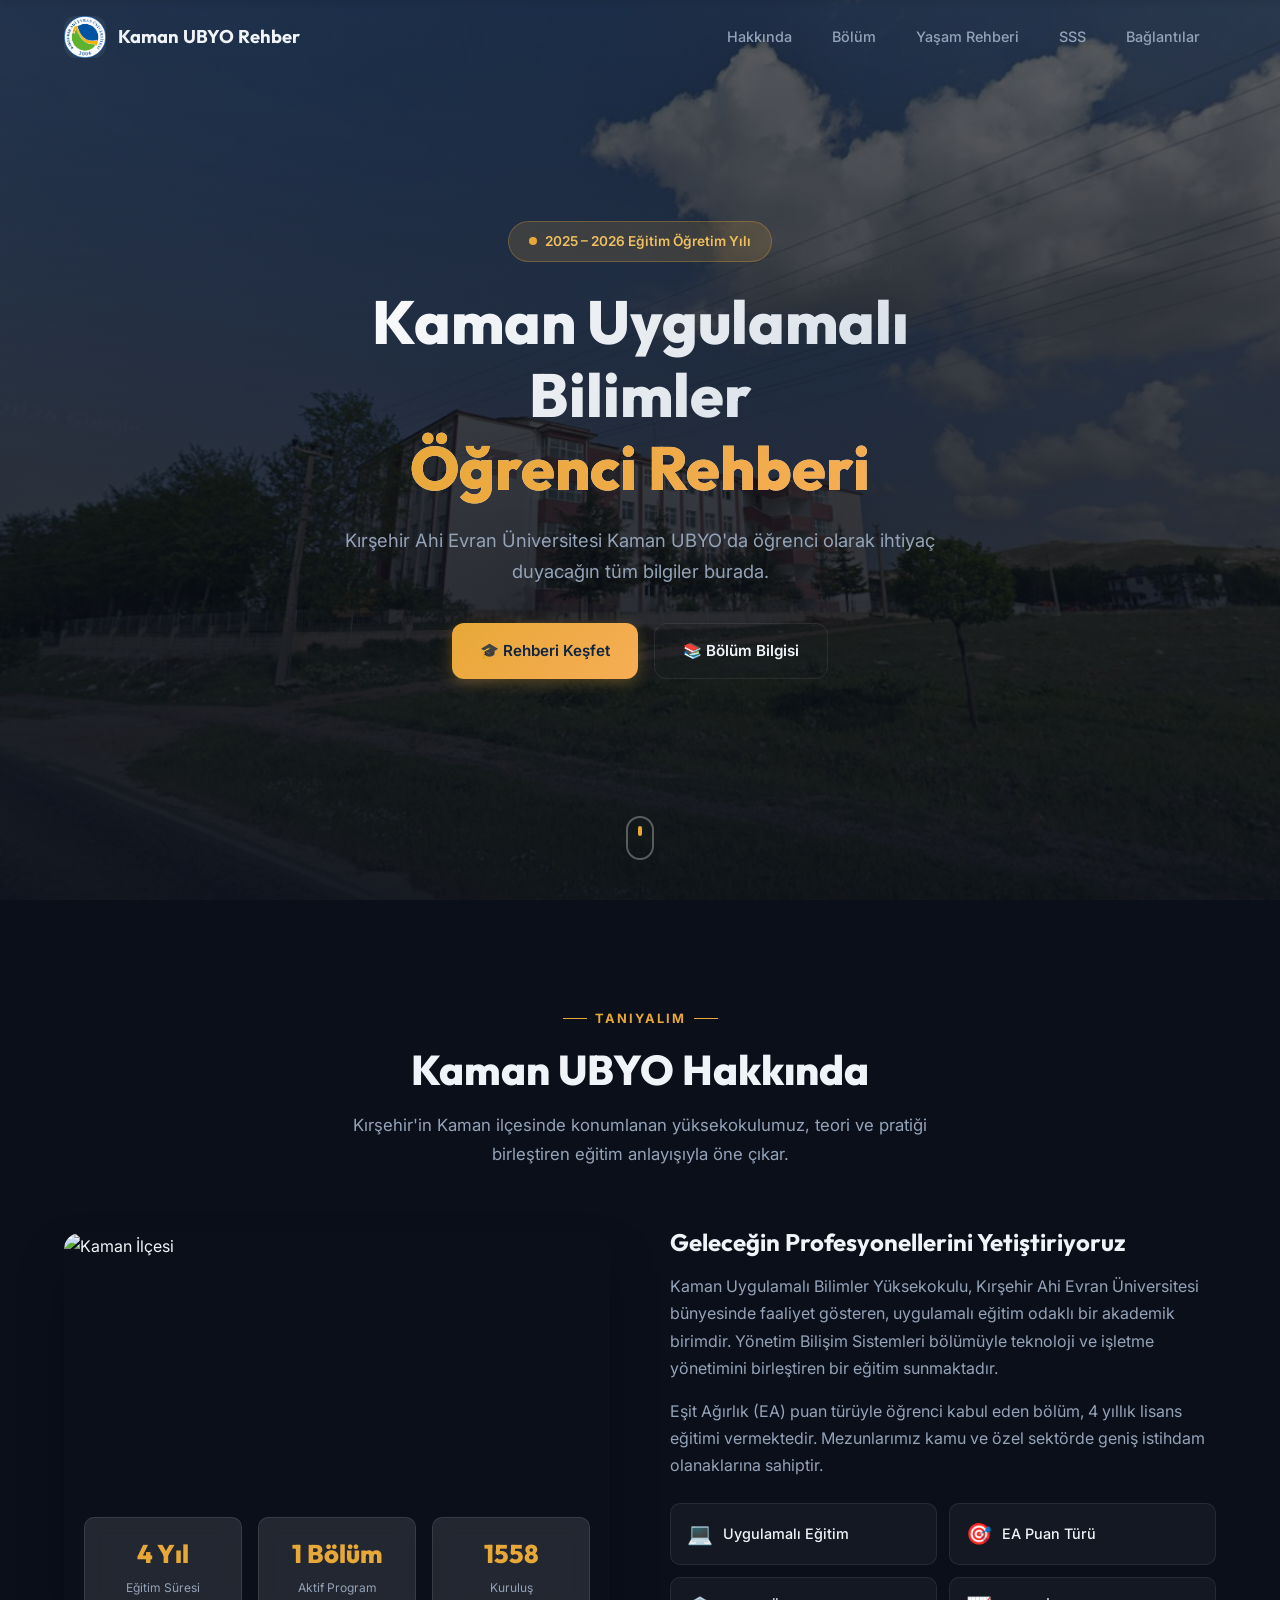
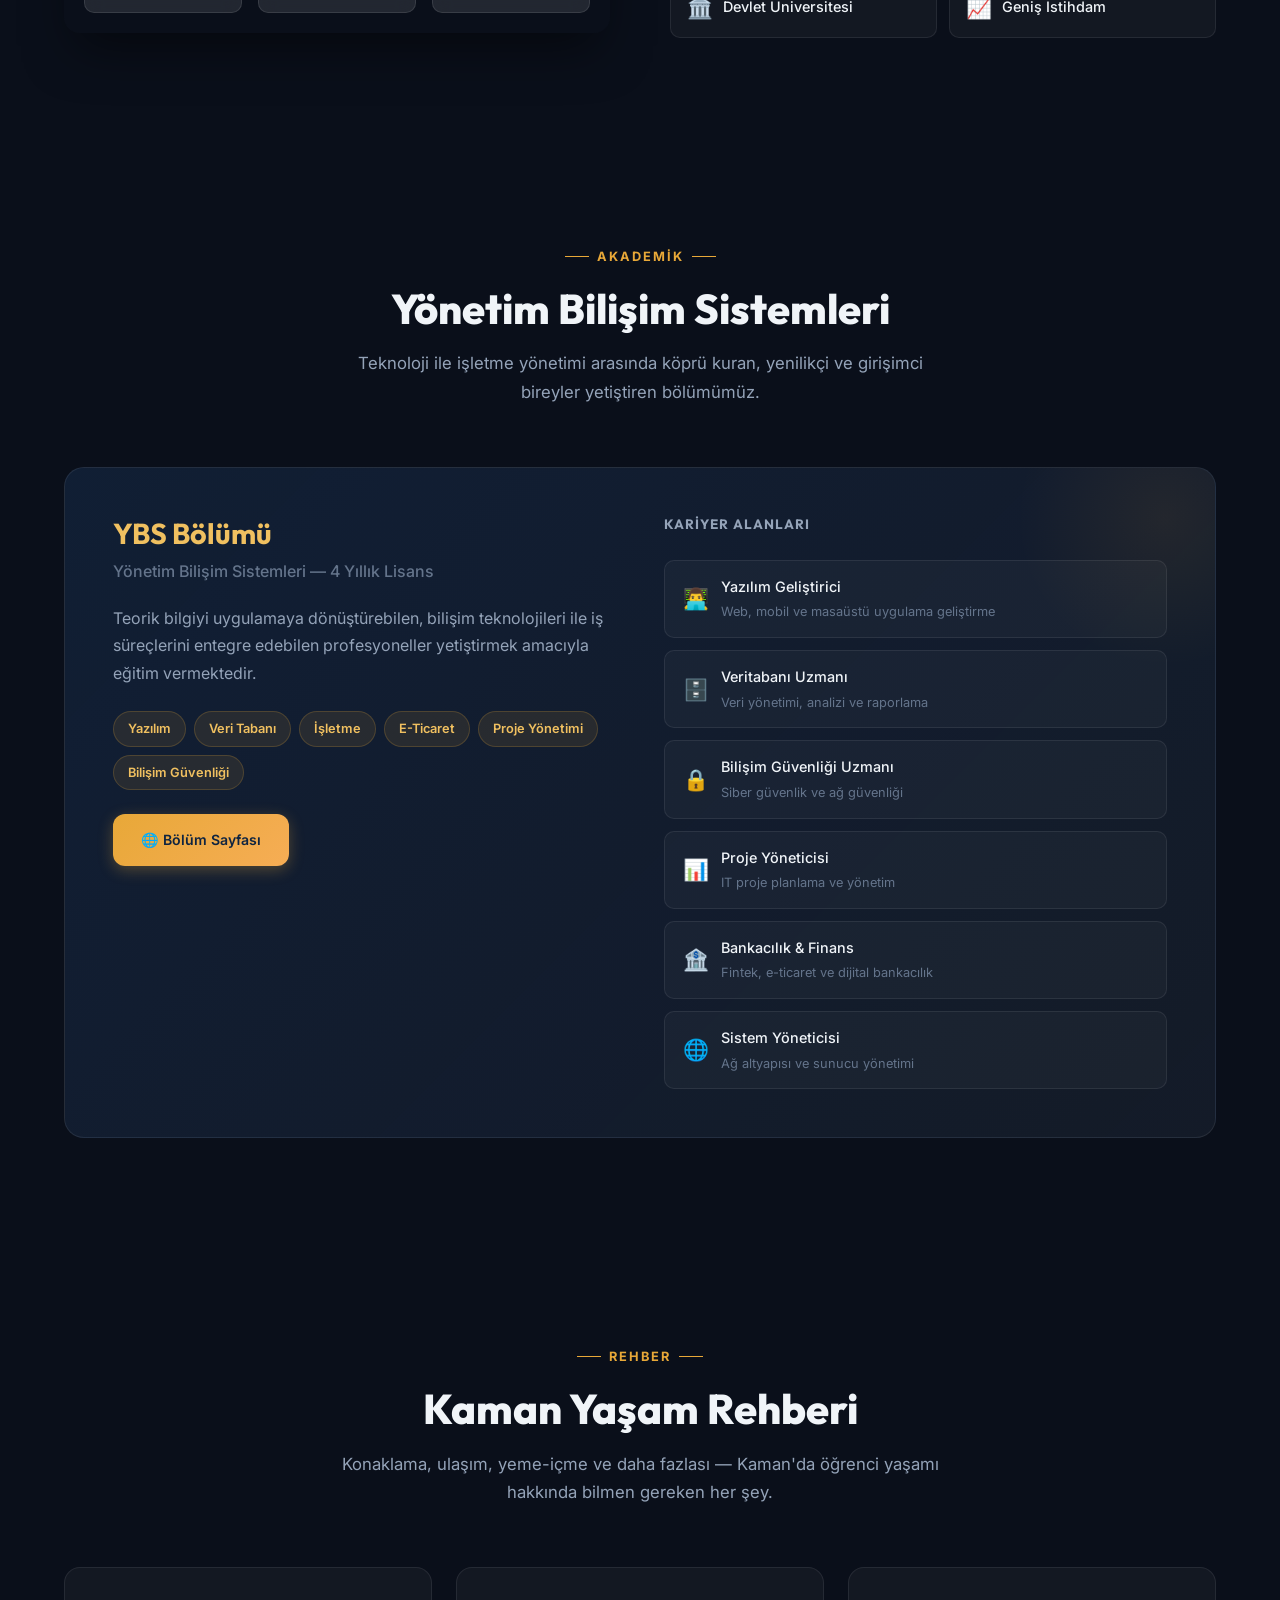
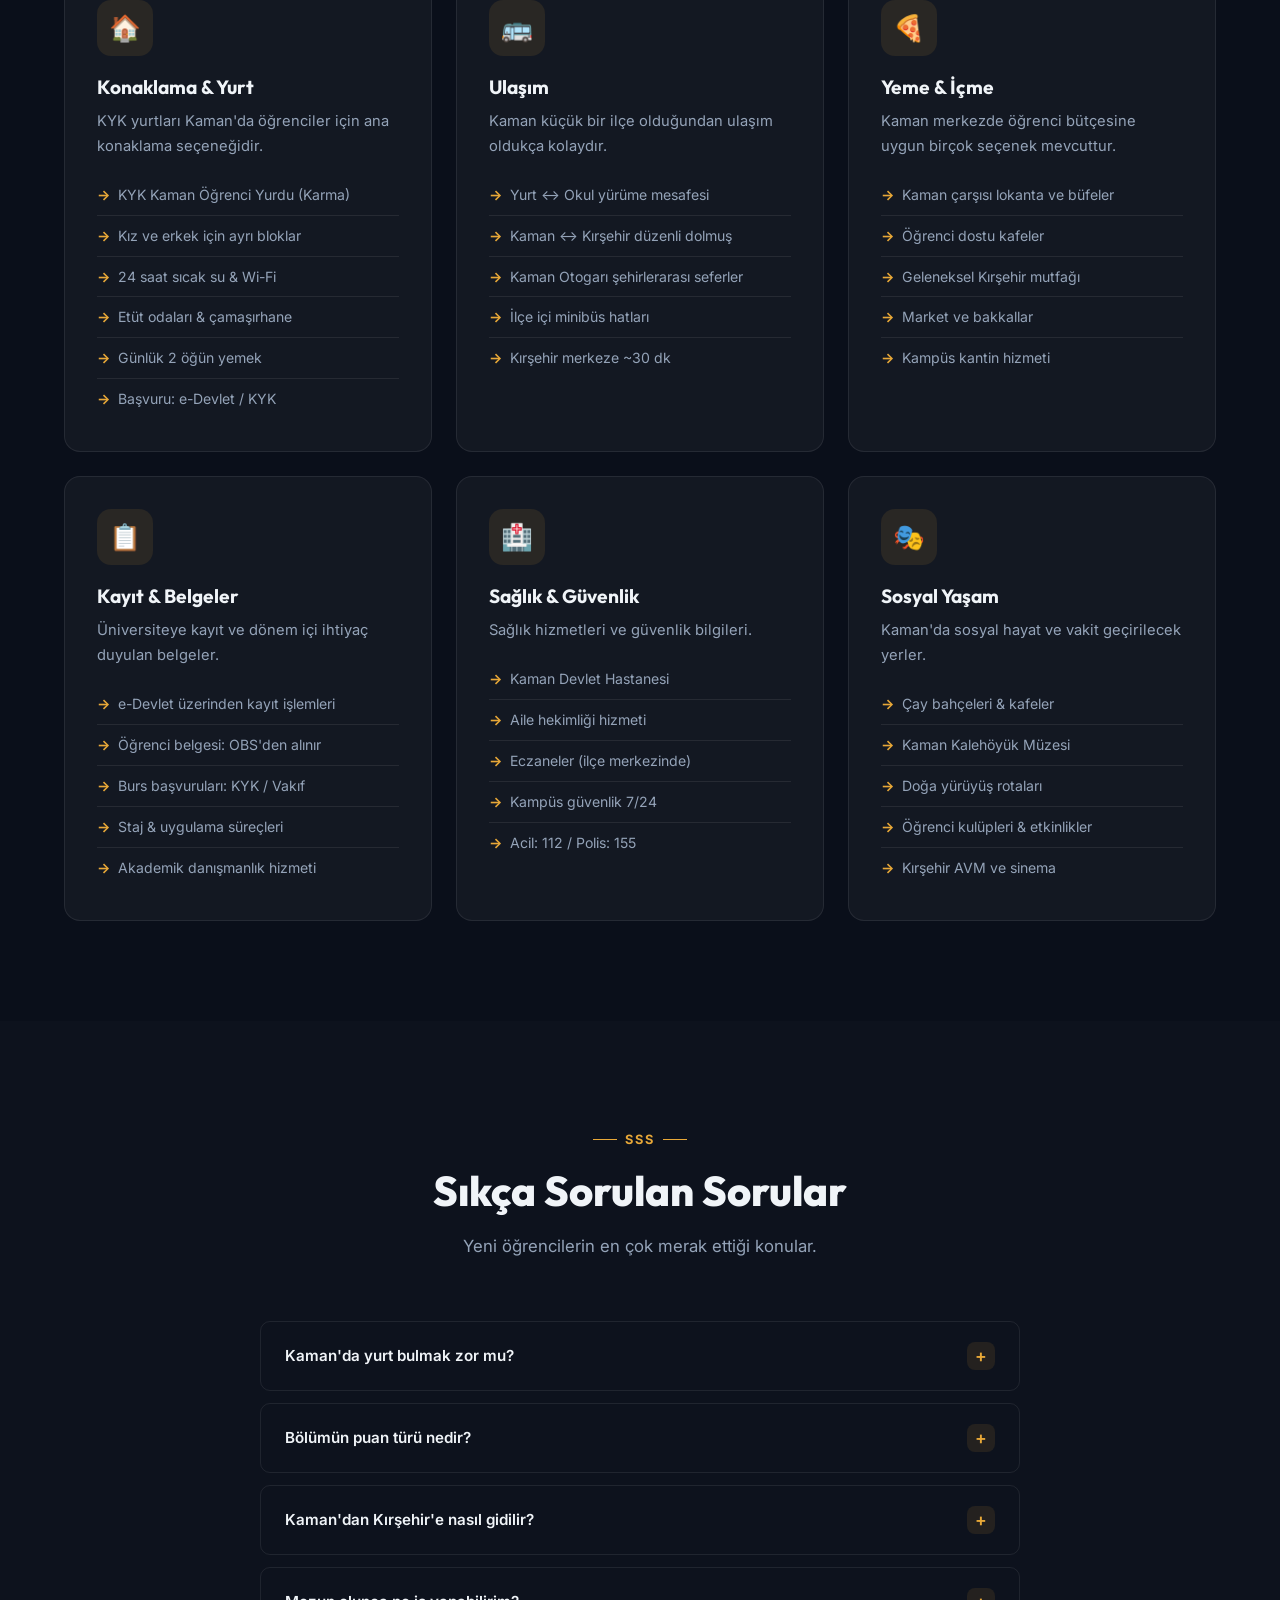
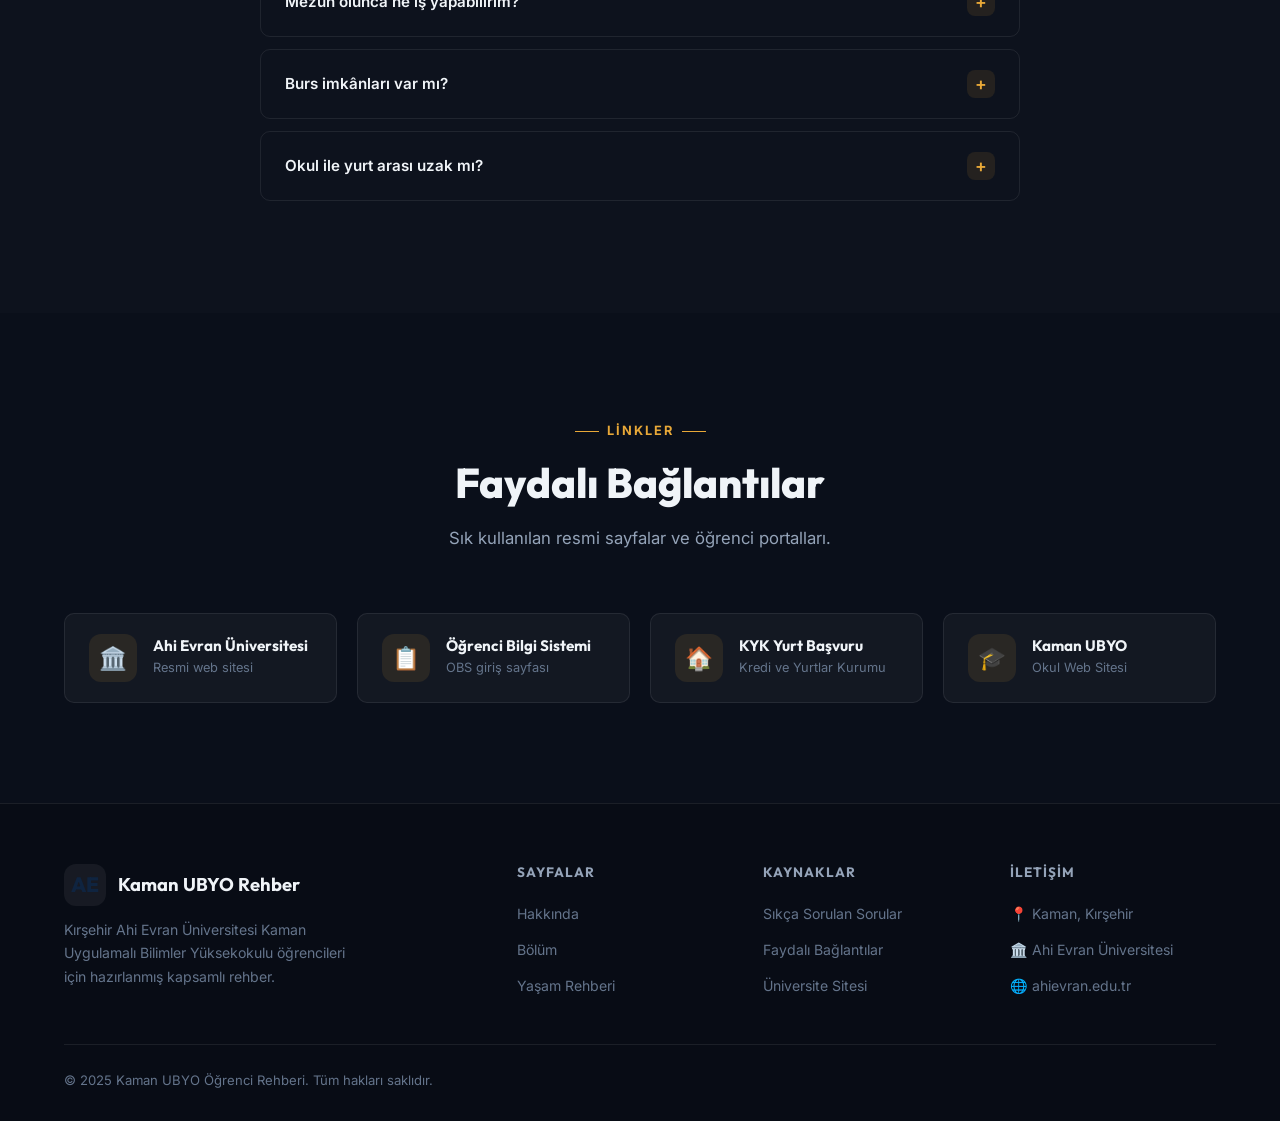
==== kaman akif proje/kaman akif proje/index.html @ 6385c1c1 "Add files via upload" ====
<!DOCTYPE html>
<html lang="tr">
<head>
  <meta charset="UTF-8">
  <meta name="viewport" content="width=device-width, initial-scale=1.0">
  <meta name="description" content="Kırşehir Ahi Evran Üniversitesi Kaman Uygulamalı Bilimler Yüksekokulu Öğrenci Rehberi - Kampüs, bölüm, konaklama, ulaşım ve yaşam bilgileri.">
  <meta name="keywords" content="Ahi Evran, Kaman, Uygulamalı Bilimler, Yönetim Bilişim Sistemleri, Öğrenci Rehberi, Kırşehir">
  <title>Kaman UBYO Öğrenci Rehberi | Ahi Evran Üniversitesi</title>
  <link rel="stylesheet" href="style.css">
</head>
<body>

  <!-- NAVBAR -->
  <nav class="navbar" id="navbar">
    <div class="container">
      <a href="#" class="nav-logo">
        <div class="logo-icon">
          <img src="images/logo.png" alt="Kaman">
        </div>
        <span>Kaman UBYO Rehber</span>
      </a>
      <div class="nav-links">
        <a href="#hakkinda" class="active">Hakkında</a>
        <a href="#bolum">Bölüm</a>
        <a href="#yasam">Yaşam Rehberi</a>
        <a href="#sss">SSS</a>
        <a href="#baglantilar">Bağlantılar</a>
      </div>
      <button class="mobile-toggle" aria-label="Menü">
        <span></span><span></span><span></span>
      </button>
    </div>
  </nav>

  <!-- MOBILE MENU -->
  <div class="mobile-menu">
    <a href="#hakkinda">Hakkında</a>
    <a href="#bolum">Bölüm</a>
    <a href="#yasam">Yaşam Rehberi</a>
    <a href="#sss">SSS</a>
    <a href="#baglantilar">Bağlantılar</a>
  </div>

  <!-- HERO -->
  <section class="hero" id="hero">
    <div class="hero-bg">
      <img src="images/campus-hero.png" alt="Kampüs">
    </div>
    <div class="hero-content">
      <div class="hero-badge">
        <span class="dot"></span>
        2025 – 2026 Eğitim Öğretim Yılı
      </div>
      <h1>Kaman Uygulamalı Bilimler<br><span>Öğrenci Rehberi</span></h1>
      <p>Kırşehir Ahi Evran Üniversitesi Kaman UBYO'da öğrenci olarak ihtiyaç duyacağın tüm bilgiler burada.</p>
      <div class="hero-buttons">
        <a href="#hakkinda" class="btn btn-primary">🎓 Rehberi Keşfet</a>
        <a href="#bolum" class="btn btn-outline">📚 Bölüm Bilgisi</a>
      </div>
    </div>
    <div class="scroll-indicator">
      <div class="mouse"><div class="wheel"></div></div>
    </div>
  </section>

  <!-- HAKKINDA -->
  <section class="section" id="hakkinda">
    <div class="container">
      <div class="section-header fade-in">
        <div class="section-label">Tanıyalım</div>
        <h2>Kaman UBYO Hakkında</h2>
        <p>Kırşehir'in Kaman ilçesinde konumlanan yüksekokulumuz, teori ve pratiği birleştiren eğitim anlayışıyla öne çıkar.</p>
      </div>
      <div class="about-grid">
        <div class="about-image fade-in">
          <img src="images/kaman-town.png" alt="Kaman İlçesi">
          <div class="about-stats">
            <div class="stat-item">
              <div class="num" data-count="4" data-suffix=" Yıl">0</div>
              <div class="label">Eğitim Süresi</div>
            </div>
            <div class="stat-item">
              <div class="num" data-count="1" data-suffix=" Bölüm">0</div>
              <div class="label">Aktif Program</div>
            </div>
            <div class="stat-item">
              <div class="num" data-count="2025">0</div>
              <div class="label">Kuruluş</div>
            </div>
          </div>
        </div>
        <div class="about-text fade-in">
          <h3>Geleceğin Profesyonellerini Yetiştiriyoruz</h3>
          <p>Kaman Uygulamalı Bilimler Yüksekokulu, Kırşehir Ahi Evran Üniversitesi bünyesinde faaliyet gösteren, uygulamalı eğitim odaklı bir akademik birimdir. Yönetim Bilişim Sistemleri bölümüyle teknoloji ve işletme yönetimini birleştiren bir eğitim sunmaktadır.</p>
          <p>Eşit Ağırlık (EA) puan türüyle öğrenci kabul eden bölüm, 4 yıllık lisans eğitimi vermektedir. Mezunlarımız kamu ve özel sektörde geniş istihdam olanaklarına sahiptir.</p>
          <div class="about-features">
            <div class="about-feature"><span class="icon">💻</span> Uygulamalı Eğitim</div>
            <div class="about-feature"><span class="icon">🎯</span> EA Puan Türü</div>
            <div class="about-feature"><span class="icon">🏛️</span> Devlet Üniversitesi</div>
            <div class="about-feature"><span class="icon">📈</span> Geniş İstihdam</div>
          </div>
        </div>
      </div>
    </div>
  </section>

  <!-- BÖLÜM -->
  <section class="section" id="bolum">
    <div class="container">
      <div class="section-header fade-in">
        <div class="section-label">Akademik</div>
        <h2>Yönetim Bilişim Sistemleri</h2>
        <p>Teknoloji ile işletme yönetimi arasında köprü kuran, yenilikçi ve girişimci bireyler yetiştiren bölümümüz.</p>
      </div>
      <div class="dept-showcase fade-in">
        <div class="dept-grid">
          <div class="dept-info">
            <h3>YBS Bölümü</h3>
            <div class="subtitle">Yönetim Bilişim Sistemleri — 4 Yıllık Lisans</div>
            <p>Teorik bilgiyi uygulamaya dönüştürebilen, bilişim teknolojileri ile iş süreçlerini entegre edebilen profesyoneller yetiştirmek amacıyla eğitim vermektedir.</p>
            <div class="dept-tags">
              <span class="dept-tag">Yazılım</span>
              <span class="dept-tag">Veri Tabanı</span>
              <span class="dept-tag">İşletme</span>
              <span class="dept-tag">E-Ticaret</span>
              <span class="dept-tag">Proje Yönetimi</span>
              <span class="dept-tag">Bilişim Güvenliği</span>
            </div>
            <a href="https://kamanubyo.ahievran.edu.tr/akademik/yonetim-bilisim-sistemleri/yonetim-bilisim-sistemleri-bolumu" target="_blank" class="btn btn-primary" style="font-size:0.88rem;">
              🌐 Bölüm Sayfası
            </a>
          </div>
          <div class="career-list">
            <h4 style="margin-bottom:16px; color:var(--text-secondary); font-size:0.85rem; text-transform:uppercase; letter-spacing:1px;">Kariyer Alanları</h4>
            <div class="career-item">
              <span class="emoji">👨‍💻</span>
              <div><div class="text">Yazılım Geliştirici</div><div class="desc">Web, mobil ve masaüstü uygulama geliştirme</div></div>
            </div>
            <div class="career-item">
              <span class="emoji">🗄️</span>
              <div><div class="text">Veritabanı Uzmanı</div><div class="desc">Veri yönetimi, analizi ve raporlama</div></div>
            </div>
            <div class="career-item">
              <span class="emoji">🔒</span>
              <div><div class="text">Bilişim Güvenliği Uzmanı</div><div class="desc">Siber güvenlik ve ağ güvenliği</div></div>
            </div>
            <div class="career-item">
              <span class="emoji">📊</span>
              <div><div class="text">Proje Yöneticisi</div><div class="desc">IT proje planlama ve yönetim</div></div>
            </div>
            <div class="career-item">
              <span class="emoji">🏦</span>
              <div><div class="text">Bankacılık & Finans</div><div class="desc">Fintek, e-ticaret ve dijital bankacılık</div></div>
            </div>
            <div class="career-item">
              <span class="emoji">🌐</span>
              <div><div class="text">Sistem Yöneticisi</div><div class="desc">Ağ altyapısı ve sunucu yönetimi</div></div>
            </div>
          </div>
        </div>
      </div>
    </div>
  </section>

  
 

  <!-- YAŞAM REHBERİ -->
  <section class="section" id="yasam">
    <div class="container">
      <div class="section-header fade-in">
        <div class="section-label">Rehber</div>
        <h2>Kaman Yaşam Rehberi</h2>
        <p>Konaklama, ulaşım, yeme-içme ve daha fazlası — Kaman'da öğrenci yaşamı hakkında bilmen gereken her şey.</p>
      </div>
      <div class="cards-grid">
        <div class="card fade-in">
          <div class="card-icon">🏠</div>
          <h3>Konaklama & Yurt</h3>
          <p>KYK yurtları Kaman'da öğrenciler için ana konaklama seçeneğidir.</p>
          <ul class="card-list">
            <li>KYK Kaman Öğrenci Yurdu (Karma)</li>
            <li>Kız ve erkek için ayrı bloklar</li>
            <li>24 saat sıcak su & Wi-Fi</li>
            <li>Etüt odaları & çamaşırhane</li>
            <li>Günlük 2 öğün yemek</li>
            <li>Başvuru: e-Devlet / KYK</li>
          </ul>
        </div>
        <div class="card fade-in">
          <div class="card-icon">🚌</div>
          <h3>Ulaşım</h3>
          <p>Kaman küçük bir ilçe olduğundan ulaşım oldukça kolaydır.</p>
          <ul class="card-list">
            <li>Yurt ↔ Okul yürüme mesafesi</li>
            <li>Kaman ↔ Kırşehir düzenli dolmuş</li>
            <li>Kaman Otogarı şehirlerarası seferler</li>
            <li>İlçe içi minibüs hatları</li>
            <li>Kırşehir merkeze ~30 dk</li>
          </ul>
        </div>
        <div class="card fade-in">
          <div class="card-icon">🍕</div>
          <h3>Yeme & İçme</h3>
          <p>Kaman merkezde öğrenci bütçesine uygun birçok seçenek mevcuttur.</p>
          <ul class="card-list">
            <li>Kaman çarşısı lokanta ve büfeler</li>
            <li>Öğrenci dostu kafeler</li>
            <li>Geleneksel Kırşehir mutfağı</li>
            <li>Market ve bakkallar</li>
            <li>Kampüs kantin hizmeti</li>
          </ul>
        </div>
        <div class="card fade-in">
          <div class="card-icon">📋</div>
          <h3>Kayıt & Belgeler</h3>
          <p>Üniversiteye kayıt ve dönem içi ihtiyaç duyulan belgeler.</p>
          <ul class="card-list">
            <li>e-Devlet üzerinden kayıt işlemleri</li>
            <li>Öğrenci belgesi: OBS'den alınır</li>
            <li>Burs başvuruları: KYK / Vakıf</li>
            <li>Staj & uygulama süreçleri</li>
            <li>Akademik danışmanlık hizmeti</li>
          </ul>
        </div>
        <div class="card fade-in">
          <div class="card-icon">🏥</div>
          <h3>Sağlık & Güvenlik</h3>
          <p>Sağlık hizmetleri ve güvenlik bilgileri.</p>
          <ul class="card-list">
            <li>Kaman Devlet Hastanesi</li>
            <li>Aile hekimliği hizmeti</li>
            <li>Eczaneler (ilçe merkezinde)</li>
            <li>Kampüs güvenlik 7/24</li>
            <li>Acil: 112 / Polis: 155</li>
          </ul>
        </div>
        <div class="card fade-in">
          <div class="card-icon">🎭</div>
          <h3>Sosyal Yaşam</h3>
          <p>Kaman'da sosyal hayat ve vakit geçirilecek yerler.</p>
          <ul class="card-list">
            <li>Çay bahçeleri & kafeler</li>
            <li>Kaman Kalehöyük Müzesi</li>
            <li>Doğa yürüyüş rotaları</li>
            <li>Öğrenci kulüpleri & etkinlikler</li>
            <li>Kırşehir AVM ve sinema</li>
          </ul>
        </div>
      </div>
    </div>
  </section>

  <!-- SSS -->
  <section class="section" id="sss" style="background: rgba(255,255,255,0.01);">
    <div class="container">
      <div class="section-header fade-in">
        <div class="section-label">SSS</div>
        <h2>Sıkça Sorulan Sorular</h2>
        <p>Yeni öğrencilerin en çok merak ettiği konular.</p>
      </div>
      <div class="faq-list fade-in">
        <div class="faq-item">
          <button class="faq-question">
            <span>Kaman'da yurt bulmak zor mu?</span>
            <span class="faq-icon">+</span>
          </button>
          <div class="faq-answer">
            <div class="faq-answer-inner">KYK yurdu Kaman'daki ana konaklama seçeneğidir. Başvurular her yıl e-Devlet veya KYK resmi sitesi üzerinden yapılır. Kontenjan sınırlı olabilir, bu nedenle erken başvuru önemlidir. Yurt dışında kalmak isteyenler için ilçe merkezinde kiralık daireler de bulunmaktadır.</div>
          </div>
        </div>
        <div class="faq-item">
          <button class="faq-question">
            <span>Bölümün puan türü nedir?</span>
            <span class="faq-icon">+</span>
          </button>
          <div class="faq-answer">
            <div class="faq-answer-inner">Yönetim Bilişim Sistemleri bölümü Eşit Ağırlık (EA) puan türü ile öğrenci kabul etmektedir. 4 yıllık lisans programıdır.</div>
          </div>
        </div>
        <div class="faq-item">
          <button class="faq-question">
            <span>Kaman'dan Kırşehir'e nasıl gidilir?</span>
            <span class="faq-icon">+</span>
          </button>
          <div class="faq-answer">
            <div class="faq-answer-inner">Kaman ile Kırşehir merkez arasında düzenli dolmuş ve otobüs seferleri bulunmaktadır. Yolculuk süresi yaklaşık 45 dakikadır. Kaman Otogarı'ndan şehirlerarası otobüs seferleri de mevcuttur.</div>
          </div>
        </div>
        <div class="faq-item">
          <button class="faq-question">
            <span>Mezun olunca ne iş yapabilirim?</span>
            <span class="faq-icon">+</span>
          </button>
          <div class="faq-answer">
            <div class="faq-answer-inner">YBS mezunları yazılım geliştirici, sistem yöneticisi, veritabanı uzmanı, bilişim güvenliği uzmanı, proje yöneticisi gibi teknik rollerin yanı sıra; e-ticaret, bankacılık, sigortacılık, muhasebe gibi sektörlerde danışmanlık ve yönetim pozisyonlarında çalışabilir. Kamu sektöründe de KPSS ile bilişim uzmanı olarak istihdam imkânı vardır.</div>
          </div>
        </div>
        <div class="faq-item">
          <button class="faq-question">
            <span>Burs imkânları var mı?</span>
            <span class="faq-icon">+</span>
          </button>
          <div class="faq-answer">
            <div class="faq-answer-inner">KYK burs ve kredi başvuruları her dönem açılmaktadır. Bunun dışında çeşitli vakıf bursları, belediye bursları ve üniversitenin kendi burs olanakları mevcuttur. Detaylı bilgi için öğrenci işleri ile iletişime geçebilirsiniz.</div>
          </div>
        </div>
        <div class="faq-item">
          <button class="faq-question">
            <span>Okul ile yurt arası uzak mı?</span>
            <span class="faq-icon">+</span>
          </button>
          <div class="faq-answer">
            <div class="faq-answer-inner">Hayır, KYK yurdu ile Kaman UBYO arasındaki mesafe yürüme mesafesindedir. Kaman küçük bir ilçe olduğundan ilçe içi ulaşım genellikle yaya olarak sağlanabilir.</div>
          </div>
        </div>
      </div>
    </div>
  </section>

  <!-- BAĞLANTILAR -->
  <section class="section" id="baglantilar">
    <div class="container">
      <div class="section-header fade-in">
        <div class="section-label">Linkler</div>
        <h2>Faydalı Bağlantılar</h2>
        <p>Sık kullanılan resmi sayfalar ve öğrenci portalları.</p>
      </div>
      <div class="links-grid fade-in">
        <a href="https://www.ahievran.edu.tr" target="_blank" class="link-card">
          <div class="link-icon">🏛️</div>
          <div class="link-text">
            <h4>Ahi Evran Üniversitesi</h4>
            <p>Resmi web sitesi</p>
          </div>
        </a>
        <a href="https://obs.ahievran.edu.tr" target="_blank" class="link-card">
          <div class="link-icon">📋</div>
          <div class="link-text">
            <h4>Öğrenci Bilgi Sistemi</h4>
            <p>OBS giriş sayfası</p>
          </div>
        </a>
        <a href="https://kygm.gsb.gov.tr" target="_blank" class="link-card">
          <div class="link-icon">🏠</div>
          <div class="link-text">
            <h4>KYK Yurt Başvuru</h4>
            <p>Kredi ve Yurtlar Kurumu</p>
          </div>
        </a>
       
        <a href="https://kamanubyo.ahievran.edu.tr/" target="_blank" class="link-card">
          <div class="link-icon">🎓</div>
          <div class="link-text">
            <h4>Kaman UBYO</h4>
            <p>Okul Web Sitesi</p>
          </div>
        </a>
       
      </div>
    </div>
  </section>

  <!-- FOOTER -->
  <footer class="footer">
    <div class="container">
      <div class="footer-grid">
        <div class="footer-brand">
          <a href="#" class="nav-logo">
            <div class="logo-icon">AE</div>
            <span>Kaman UBYO Rehber</span>
          </a>
          <p>Kırşehir Ahi Evran Üniversitesi Kaman Uygulamalı Bilimler Yüksekokulu öğrencileri için hazırlanmış kapsamlı rehber.</p>
        </div>
        <div class="footer-col">
          <h4>Sayfalar</h4>
          <a href="#hakkinda">Hakkında</a>
          <a href="#bolum">Bölüm</a>
          <a href="#yasam">Yaşam Rehberi</a>
        </div>
        <div class="footer-col">
          <h4>Kaynaklar</h4>
          <a href="#sss">Sıkça Sorulan Sorular</a>
          <a href="#baglantilar">Faydalı Bağlantılar</a>
          <a href="https://ahievran.edu.tr" target="_blank">Üniversite Sitesi</a>
        </div>
        <div class="footer-col">
          <h4>İletişim</h4>
          <a>📍 Kaman, Kırşehir</a>
          <a>🏛️ Ahi Evran Üniversitesi</a>
          <a href="https://ahievran.edu.tr" target="_blank">🌐 ahievran.edu.tr</a>
        </div>
      </div>
      <div class="footer-bottom">
        <span>© 2025 Kaman UBYO Öğrenci Rehberi. Tüm hakları saklıdır.</span>
      </div>
    </div>
  </footer>

  <script src="script.js"></script>
</body>
</html>
---- kaman akif proje/kaman akif proje/style.css ----
@import url('https://fonts.googleapis.com/css2?family=Inter:wght@300;400;500;600;700;800;900&family=Outfit:wght@400;500;600;700;800&display=swap');

:root {
  --primary: #1a365d;
  --primary-light: #2a4a7f;
  --primary-dark: #0f2440;
  --accent: #e8a838;
  --accent-light: #f0c060;
  --accent-dark: #c08020;
  --bg-dark: #0a0f1a;
  --bg-card: rgba(255,255,255,0.04);
  --bg-glass: rgba(255,255,255,0.06);
  --text-primary: #f0f4f8;
  --text-secondary: #94a3b8;
  --text-muted: #64748b;
  --border: rgba(255,255,255,0.08);
  --gradient-1: linear-gradient(135deg, #1a365d 0%, #2d3748 50%, #1a202c 100%);
  --gradient-accent: linear-gradient(135deg, #e8a838 0%, #f6ad55 100%);
  --gradient-hero: linear-gradient(180deg, rgba(10,15,26,0.3) 0%, rgba(10,15,26,0.85) 100%);
  --shadow-lg: 0 25px 50px -12px rgba(0,0,0,0.5);
  --shadow-glow: 0 0 40px rgba(232,168,56,0.15);
  --radius: 16px;
  --radius-sm: 10px;
  --transition: all 0.3s cubic-bezier(0.4,0,0.2,1);
}

*, *::before, *::after { margin:0; padding:0; box-sizing:border-box; }

html { scroll-behavior: smooth; scroll-padding-top: 80px; }

body {
  font-family: 'Inter', sans-serif;
  background: var(--bg-dark);
  color: var(--text-primary);
  line-height: 1.7;
  overflow-x: hidden;
}

h1,h2,h3,h4,h5 { font-family: 'Outfit', sans-serif; line-height: 1.2; }

a { text-decoration: none; color: inherit; }
img { max-width: 100%; display: block; }
ul { list-style: none; }

/* ===== NAVBAR ===== */
.navbar {
  position: fixed; top:0; left:0; width:100%; z-index:1000;
  padding: 16px 0;
  transition: var(--transition);
  background: transparent;
}
.navbar.scrolled {
  background: rgba(10,15,26,0.92);
  backdrop-filter: blur(20px);
  border-bottom: 1px solid var(--border);
  padding: 10px 0;
}
.navbar .container {
  display: flex; align-items: center; justify-content: space-between;
}
.nav-logo {
  display: flex; align-items: center; gap: 12px;
  font-family: 'Outfit', sans-serif; font-weight: 700; font-size: 1.15rem;
  color: var(--text-primary);
}
.nav-logo .logo-icon {
  width: 42px; height: 42px;
  background: var(--bg-glass);
  border-radius: 12px;
  display: flex; align-items: center; justify-content: center;
  font-size: 1.3rem; font-weight: 800; color: var(--primary-dark);
}
.nav-links { display: flex; gap: 8px; align-items: center; }
.nav-links a {
  padding: 8px 16px; border-radius: 8px;
  font-size: 0.9rem; font-weight: 500;
  color: var(--text-secondary);
  transition: var(--transition);
}
.nav-links a:hover, .nav-links a.active {
  color: var(--text-primary);
  background: var(--bg-glass);
}
.mobile-toggle {
  display: none; background: none; border: none; cursor: pointer;
  width: 36px; height: 36px;
  flex-direction: column; gap: 5px; align-items: center; justify-content: center;
}
.mobile-toggle span {
  display: block; width: 22px; height: 2px;
  background: var(--text-primary); border-radius: 2px;
  transition: var(--transition);
}
.mobile-menu {
  display: none; position: fixed; top: 70px; left: 0; width: 100%;
  background: rgba(10,15,26,0.97); backdrop-filter: blur(20px);
  padding: 20px; border-bottom: 1px solid var(--border);
}
.mobile-menu.open { display: block; }
.mobile-menu a {
  display: block; padding: 14px 20px; color: var(--text-secondary);
  font-size: 1rem; border-radius: 8px; transition: var(--transition);
}
.mobile-menu a:hover { color: var(--text-primary); background: var(--bg-glass); }

/* ===== CONTAINER ===== */
.container { max-width: 1200px; margin: 0 auto; padding: 0 24px; }

/* ===== HERO ===== */
.hero {
  position: relative; min-height: 100vh;
  display: flex; align-items: center; justify-content: center;
  overflow: hidden;
}
.hero-bg {
  position: absolute; inset: 0; z-index: 0;
}
.hero-bg img {
  width: 100%; height: 100%; object-fit: cover;
  filter: brightness(0.5);
}
.hero-bg::after {
  content: ''; position: absolute; inset: 0;
  background: var(--gradient-hero);
}
.hero-content {
  position: relative; z-index: 2; text-align: center;
  max-width: 800px; padding: 0 24px;
}
.hero-badge {
  display: inline-flex; align-items: center; gap: 8px;
  background: rgba(232,168,56,0.15); border: 1px solid rgba(232,168,56,0.3);
  padding: 8px 20px; border-radius: 50px;
  font-size: 0.85rem; font-weight: 600; color: var(--accent-light);
  margin-bottom: 24px;
  animation: fadeInDown 0.8s ease;
}
.hero-badge .dot {
  width: 8px; height: 8px; background: var(--accent);
  border-radius: 50%; animation: pulse 2s infinite;
}
.hero h1 {
  font-size: clamp(2.2rem, 5vw, 3.8rem); font-weight: 800;
  margin-bottom: 20px;
  background: linear-gradient(135deg, #fff 0%, #cbd5e0 100%);
  -webkit-background-clip: text; -webkit-text-fill-color: transparent;
  animation: fadeInUp 1s ease 0.2s both;
}
.hero h1 span {
  background: var(--gradient-accent);
  -webkit-background-clip: text; -webkit-text-fill-color: transparent;
}
.hero p {
  font-size: 1.15rem; color: var(--text-secondary);
  max-width: 600px; margin: 0 auto 36px;
  animation: fadeInUp 1s ease 0.4s both;
}
.hero-buttons {
  display: flex; gap: 16px; justify-content: center; flex-wrap: wrap;
  animation: fadeInUp 1s ease 0.6s both;
}
.btn {
  display: inline-flex; align-items: center; gap: 8px;
  padding: 14px 28px; border-radius: 12px;
  font-family: 'Inter', sans-serif; font-size: 0.95rem; font-weight: 600;
  cursor: pointer; transition: var(--transition); border: none;
}
.btn-primary {
  background: var(--gradient-accent); color: var(--primary-dark);
  box-shadow: 0 4px 15px rgba(232,168,56,0.3);
}
.btn-primary:hover {
  transform: translateY(-2px);
  box-shadow: 0 8px 25px rgba(232,168,56,0.4);
}
.btn-outline {
  background: transparent; color: var(--text-primary);
  border: 1px solid var(--border);
}
.btn-outline:hover {
  background: var(--bg-glass); border-color: rgba(255,255,255,0.2);
  transform: translateY(-2px);
}
.scroll-indicator {
  position: absolute; bottom: 40px; left: 50%; transform: translateX(-50%);
  z-index: 2; animation: bounce 2s infinite;
}
.scroll-indicator .mouse {
  width: 28px; height: 44px; border: 2px solid rgba(255,255,255,0.3);
  border-radius: 14px; display: flex; justify-content: center; padding-top: 8px;
}
.scroll-indicator .wheel {
  width: 4px; height: 10px; background: var(--accent);
  border-radius: 2px; animation: scrollWheel 2s infinite;
}

/* ===== SECTIONS ===== */
.section { padding: 100px 0; position: relative; }
.section-header {
  text-align: center; max-width: 600px; margin: 0 auto 60px;
}
.section-label {
  display: inline-flex; align-items: center; gap: 8px;
  font-size: 0.8rem; font-weight: 700; text-transform: uppercase;
  letter-spacing: 2px; color: var(--accent);
  margin-bottom: 16px;
}
.section-label::before, .section-label::after {
  content: ''; width: 24px; height: 1px; background: var(--accent);
}
.section-header h2 {
  font-size: clamp(1.8rem, 3.5vw, 2.6rem); font-weight: 800;
  margin-bottom: 16px;
}
.section-header p { color: var(--text-secondary); font-size: 1.05rem; }

/* ===== ABOUT ===== */
.about-grid {
  display: grid; grid-template-columns: 1fr 1fr;
  gap: 60px; align-items: center;
}
.about-image {
  position: relative; border-radius: var(--radius); overflow: hidden;
  box-shadow: var(--shadow-lg);
}
.about-image img { width: 100%; height: 400px; object-fit: cover; }
.about-image::after {
  content: ''; position: absolute; inset: 0;
  background: linear-gradient(180deg, transparent 60%, rgba(10,15,26,0.6));
}
.about-stats {
  position: absolute; bottom: 20px; left: 20px; right: 20px;
  display: flex; gap: 16px; z-index: 2;
}
.stat-item {
  flex: 1; background: rgba(255,255,255,0.1);
  backdrop-filter: blur(10px); border-radius: var(--radius-sm);
  padding: 14px; text-align: center;
  border: 1px solid rgba(255,255,255,0.1);
}
.stat-item .num {
  font-family: 'Outfit'; font-size: 1.6rem; font-weight: 800;
  color: var(--accent);
}
.stat-item .label {
  font-size: 0.75rem; color: var(--text-secondary); margin-top: 2px;
}
.about-text h3 { font-size: 1.5rem; margin-bottom: 16px; }
.about-text p { color: var(--text-secondary); margin-bottom: 16px; }
.about-features {
  display: grid; grid-template-columns: 1fr 1fr; gap: 12px; margin-top: 24px;
}
.about-feature {
  display: flex; align-items: center; gap: 10px;
  padding: 12px 16px; background: var(--bg-card);
  border-radius: var(--radius-sm); border: 1px solid var(--border);
  font-size: 0.9rem; font-weight: 500;
  transition: var(--transition);
}
.about-feature:hover {
  border-color: rgba(232,168,56,0.3);
  background: rgba(232,168,56,0.05);
}
.about-feature .icon { font-size: 1.3rem; }

/* ===== CARDS GRID ===== */
.cards-grid {
  display: grid; grid-template-columns: repeat(auto-fit, minmax(280px, 1fr));
  gap: 24px;
}
.card {
  background: var(--bg-card); border: 1px solid var(--border);
  border-radius: var(--radius); padding: 32px;
  transition: var(--transition); position: relative; overflow: hidden;
}
.card::before {
  content: ''; position: absolute; top: 0; left: 0; right: 0;
  height: 3px; background: var(--gradient-accent);
  transform: scaleX(0); transition: transform 0.4s ease;
}
.card:hover::before { transform: scaleX(1); }
.card:hover {
  transform: translateY(-4px); border-color: rgba(232,168,56,0.2);
  box-shadow: var(--shadow-glow);
}
.card-icon {
  width: 56px; height: 56px;
  background: rgba(232,168,56,0.1); border-radius: 14px;
  display: flex; align-items: center; justify-content: center;
  font-size: 1.6rem; margin-bottom: 20px;
}
.card h3 { font-size: 1.2rem; margin-bottom: 10px; font-weight: 700; }
.card p { color: var(--text-secondary); font-size: 0.92rem; }
.card-list { margin-top: 16px; }
.card-list li {
  padding: 8px 0; border-bottom: 1px solid var(--border);
  color: var(--text-secondary); font-size: 0.88rem;
  display: flex; align-items: center; gap: 8px;
}
.card-list li:last-child { border: none; }
.card-list li::before { content: '→'; color: var(--accent); font-weight: 700; }

/* ===== DEPARTMENT ===== */
.dept-showcase {
  background: linear-gradient(135deg, rgba(26,54,93,0.4), rgba(45,55,72,0.3));
  border: 1px solid var(--border); border-radius: 20px;
  padding: 48px; position: relative; overflow: hidden;
}
.dept-showcase::before {
  content: ''; position: absolute; top: -100px; right: -100px;
  width: 300px; height: 300px;
  background: radial-gradient(circle, rgba(232,168,56,0.08), transparent 70%);
}
.dept-grid { display: grid; grid-template-columns: 1fr 1fr; gap: 48px; }
.dept-info h3 {
  font-size: 1.8rem; margin-bottom: 8px; color: var(--accent-light);
}
.dept-info .subtitle {
  font-size: 1rem; color: var(--text-muted);
  margin-bottom: 20px; font-weight: 500;
}
.dept-info p { color: var(--text-secondary); margin-bottom: 24px; }
.dept-tags { display: flex; flex-wrap: wrap; gap: 8px; margin-bottom: 24px; }
.dept-tag {
  padding: 6px 14px; background: rgba(232,168,56,0.1);
  border: 1px solid rgba(232,168,56,0.2); border-radius: 20px;
  font-size: 0.8rem; font-weight: 600; color: var(--accent-light);
}
.career-list { display: grid; gap: 12px; }
.career-item {
  display: flex; align-items: center; gap: 12px;
  padding: 14px 18px; background: rgba(255,255,255,0.03);
  border-radius: var(--radius-sm); border: 1px solid var(--border);
  transition: var(--transition);
}
.career-item:hover {
  background: rgba(232,168,56,0.05);
  border-color: rgba(232,168,56,0.2);
}
.career-item .emoji { font-size: 1.3rem; }
.career-item .text { font-size: 0.9rem; font-weight: 500; }
.career-item .desc {
  font-size: 0.8rem; color: var(--text-muted); margin-top: 2px;
}

/* ===== CAMPUS LIFE ===== */
.campus-grid {
  display: grid; grid-template-columns: repeat(3, 1fr); gap: 24px;
}
.campus-card {
  background: var(--bg-card); border: 1px solid var(--border);
  border-radius: var(--radius); overflow: hidden;
  transition: var(--transition);
}
.campus-card:hover {
  transform: translateY(-4px);
  box-shadow: var(--shadow-glow);
  border-color: rgba(232,168,56,0.2);
}
.campus-card-img {
  height: 180px; overflow: hidden;
}
.campus-card-img img {
  width: 100%; height: 100%; object-fit: cover;
  transition: transform 0.5s ease;
}
.campus-card:hover .campus-card-img img { transform: scale(1.05); }
.campus-card-body { padding: 24px; }
.campus-card-body h3 { font-size: 1.1rem; margin-bottom: 8px; }
.campus-card-body p { color: var(--text-secondary); font-size: 0.88rem; }

/* ===== FAQ ===== */
.faq-list { max-width: 760px; margin: 0 auto; }
.faq-item {
  border: 1px solid var(--border); border-radius: var(--radius-sm);
  margin-bottom: 12px; overflow: hidden;
  transition: var(--transition);
}
.faq-item.active { border-color: rgba(232,168,56,0.3); }
.faq-question {
  display: flex; align-items: center; justify-content: space-between;
  padding: 20px 24px; cursor: pointer; font-weight: 600;
  font-size: 0.95rem; transition: var(--transition);
  background: transparent; width: 100%; border: none;
  color: var(--text-primary); font-family: 'Inter';
  text-align: left;
}
.faq-question:hover { background: var(--bg-glass); }
.faq-icon {
  width: 28px; height: 28px; border-radius: 8px;
  background: rgba(232,168,56,0.1);
  display: flex; align-items: center; justify-content: center;
  font-size: 1.1rem; color: var(--accent); transition: transform 0.3s;
  flex-shrink: 0;
}
.faq-item.active .faq-icon { transform: rotate(45deg); }
.faq-answer {
  max-height: 0; overflow: hidden; transition: max-height 0.4s ease;
}
.faq-answer-inner {
  padding: 0 24px 20px; color: var(--text-secondary);
  font-size: 0.92rem; line-height: 1.8;
}

/* ===== LINKS SECTION ===== */
.links-grid {
  display: grid; grid-template-columns: repeat(auto-fit, minmax(260px, 1fr));
  gap: 20px;
}
.link-card {
  display: flex; align-items: center; gap: 16px;
  padding: 20px 24px; background: var(--bg-card);
  border: 1px solid var(--border); border-radius: var(--radius-sm);
  transition: var(--transition); cursor: pointer;
}
.link-card:hover {
  border-color: rgba(232,168,56,0.3);
  background: rgba(232,168,56,0.05);
  transform: translateY(-2px);
}
.link-card .link-icon {
  width: 48px; height: 48px; border-radius: 12px;
  background: rgba(232,168,56,0.1);
  display: flex; align-items: center; justify-content: center;
  font-size: 1.4rem; flex-shrink: 0;
}
.link-card .link-text h4 { font-size: 0.95rem; margin-bottom: 2px; }
.link-card .link-text p { font-size: 0.8rem; color: var(--text-muted); }

/* ===== FOOTER ===== */
.footer {
  border-top: 1px solid var(--border);
  padding: 60px 0 30px; background: rgba(0,0,0,0.2);
}
.footer-grid {
  display: grid; grid-template-columns: 2fr 1fr 1fr 1fr; gap: 40px;
  margin-bottom: 40px;
}
.footer-brand p {
  color: var(--text-muted); font-size: 0.88rem;
  margin-top: 12px; max-width: 300px;
}
.footer-col h4 {
  font-size: 0.85rem; font-weight: 700; text-transform: uppercase;
  letter-spacing: 1px; color: var(--text-secondary); margin-bottom: 16px;
}
.footer-col a {
  display: block; padding: 6px 0; font-size: 0.88rem;
  color: var(--text-muted); transition: var(--transition);
}
.footer-col a:hover { color: var(--accent-light); transform: translateX(4px); }
.footer-bottom {
  border-top: 1px solid var(--border); padding-top: 24px;
  display: flex; justify-content: space-between; align-items: center;
  font-size: 0.82rem; color: var(--text-muted);
}

/* ===== ANIMATIONS ===== */
@keyframes fadeInUp {
  from { opacity: 0; transform: translateY(30px); }
  to { opacity: 1; transform: translateY(0); }
}
@keyframes fadeInDown {
  from { opacity: 0; transform: translateY(-20px); }
  to { opacity: 1; transform: translateY(0); }
}
@keyframes pulse { 0%,100%{opacity:1} 50%{opacity:0.4} }
@keyframes bounce {
  0%,100%{transform:translateX(-50%) translateY(0)}
  50%{transform:translateX(-50%) translateY(10px)}
}
@keyframes scrollWheel {
  0%{opacity:1;transform:translateY(0)}
  100%{opacity:0;transform:translateY(8px)}
}

.fade-in {
  opacity: 0; transform: translateY(30px);
  transition: opacity 0.6s ease, transform 0.6s ease;
}
.fade-in.visible { opacity: 1; transform: translateY(0); }

/* ===== RESPONSIVE ===== */
@media (max-width: 1024px) {
  .about-grid { grid-template-columns: 1fr; gap: 40px; }
  .dept-grid { grid-template-columns: 1fr; }
  .campus-grid { grid-template-columns: 1fr 1fr; }
  .footer-grid { grid-template-columns: 1fr 1fr; }
}
@media (max-width: 768px) {
  .nav-links { display: none; }
  .mobile-toggle { display: flex; }
  .hero h1 { font-size: 2rem; }
  .campus-grid { grid-template-columns: 1fr; }
  .cards-grid { grid-template-columns: 1fr; }
  .about-features { grid-template-columns: 1fr; }
  .dept-showcase { padding: 28px; }
  .footer-grid { grid-template-columns: 1fr; gap: 30px; }
  .footer-bottom { flex-direction: column; gap: 12px; text-align: center; }
  .section { padding: 70px 0; }
}
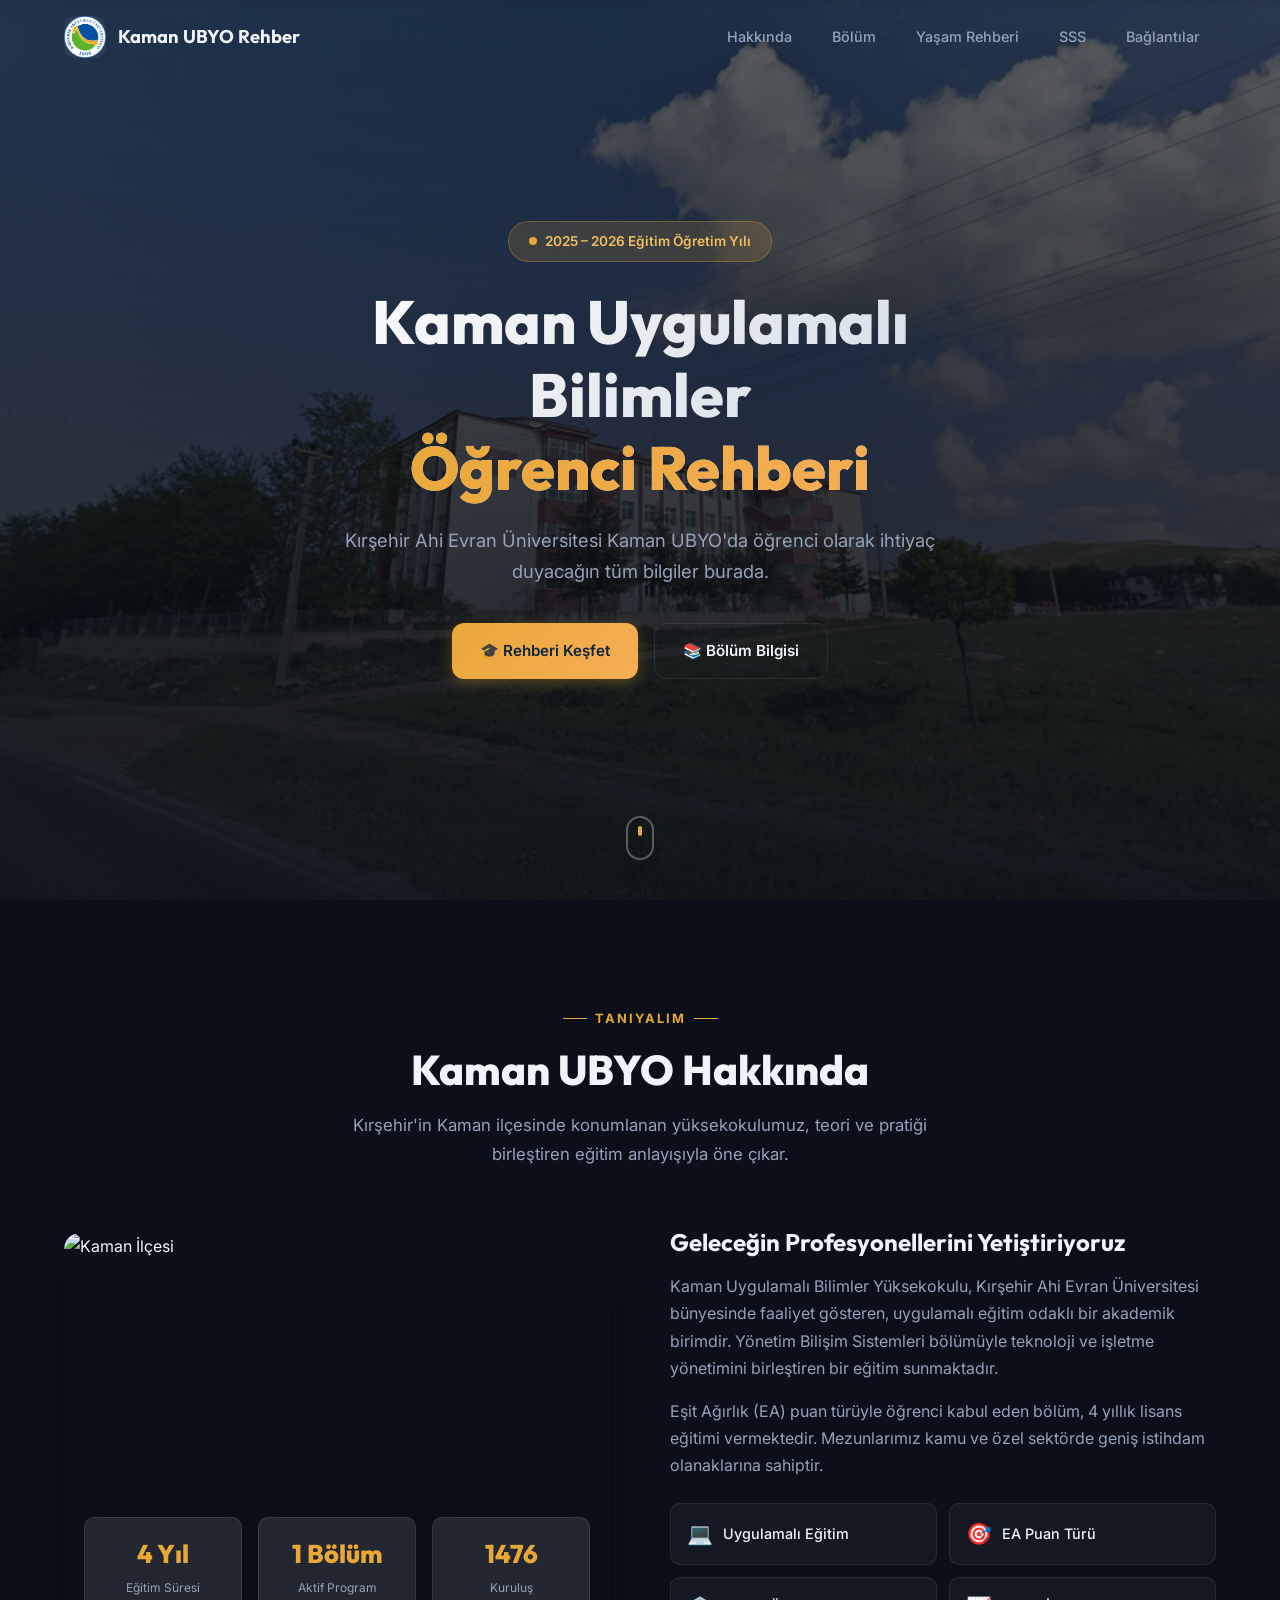
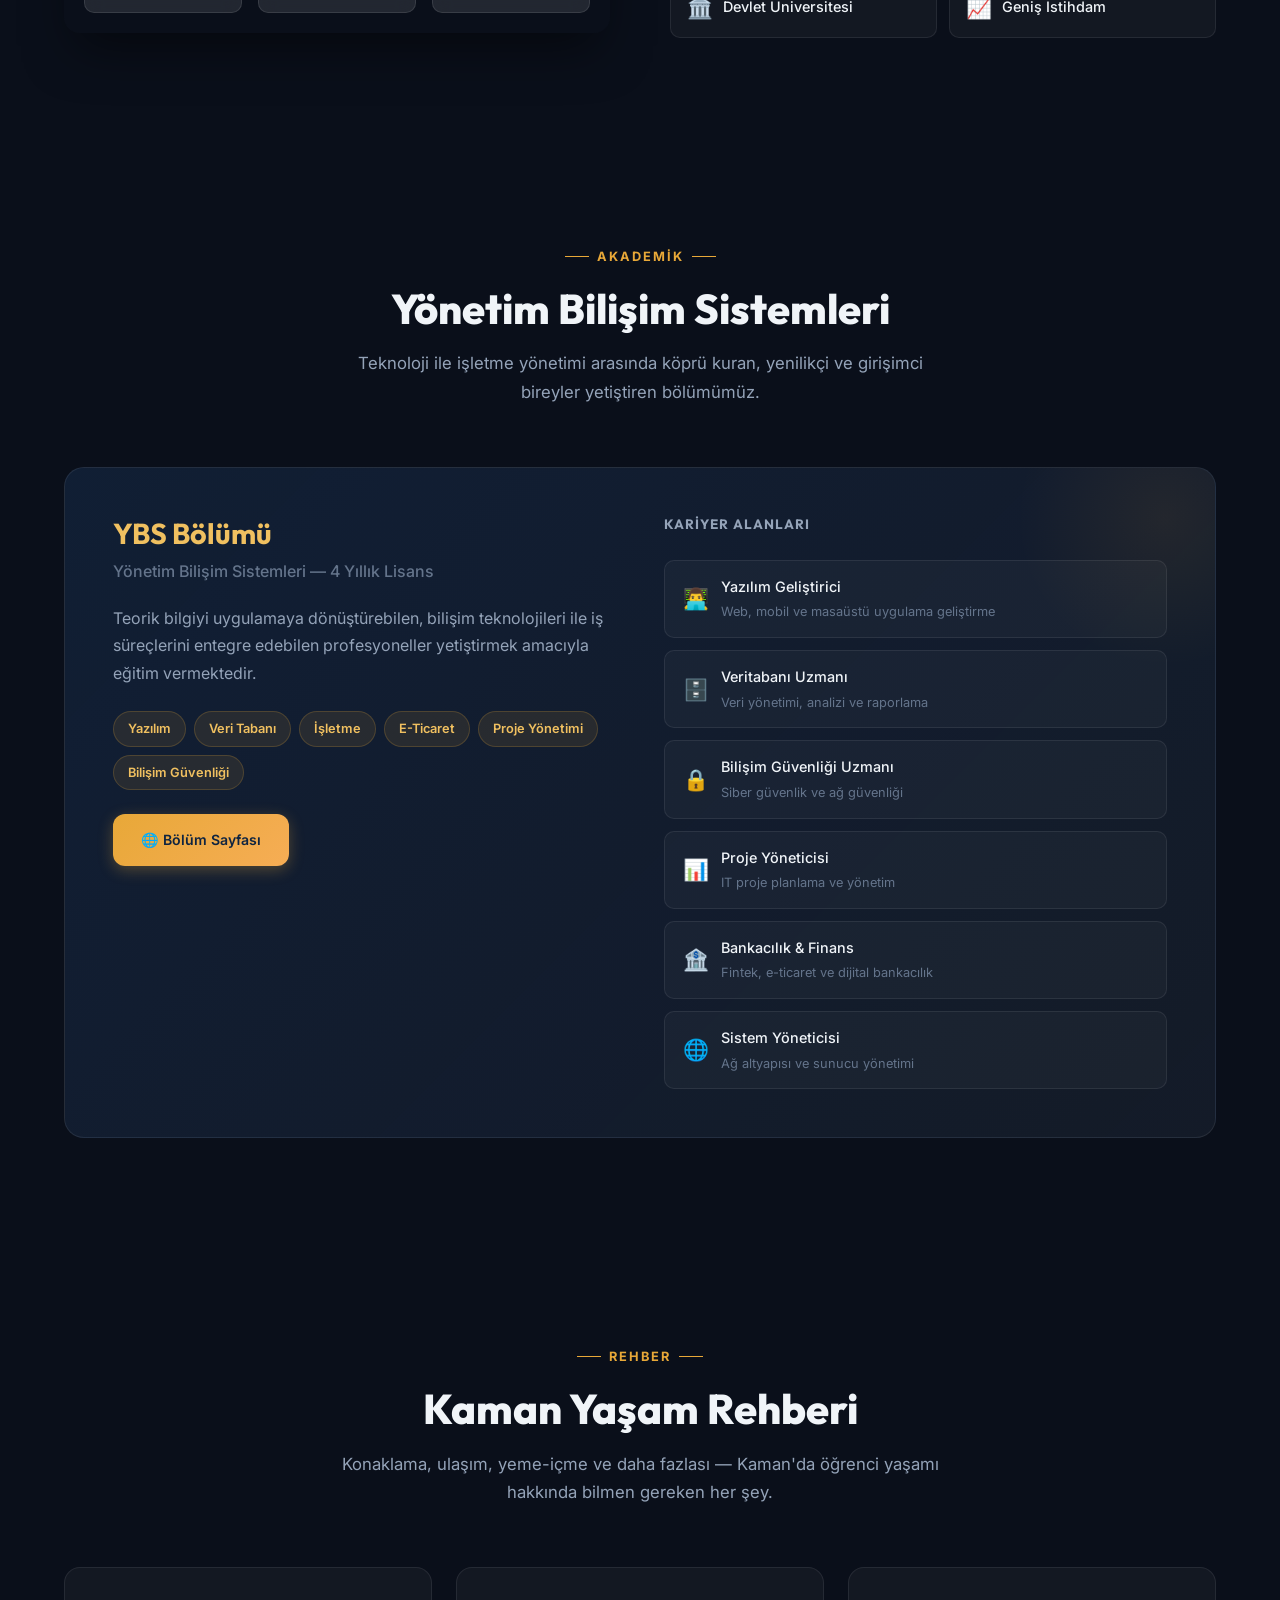
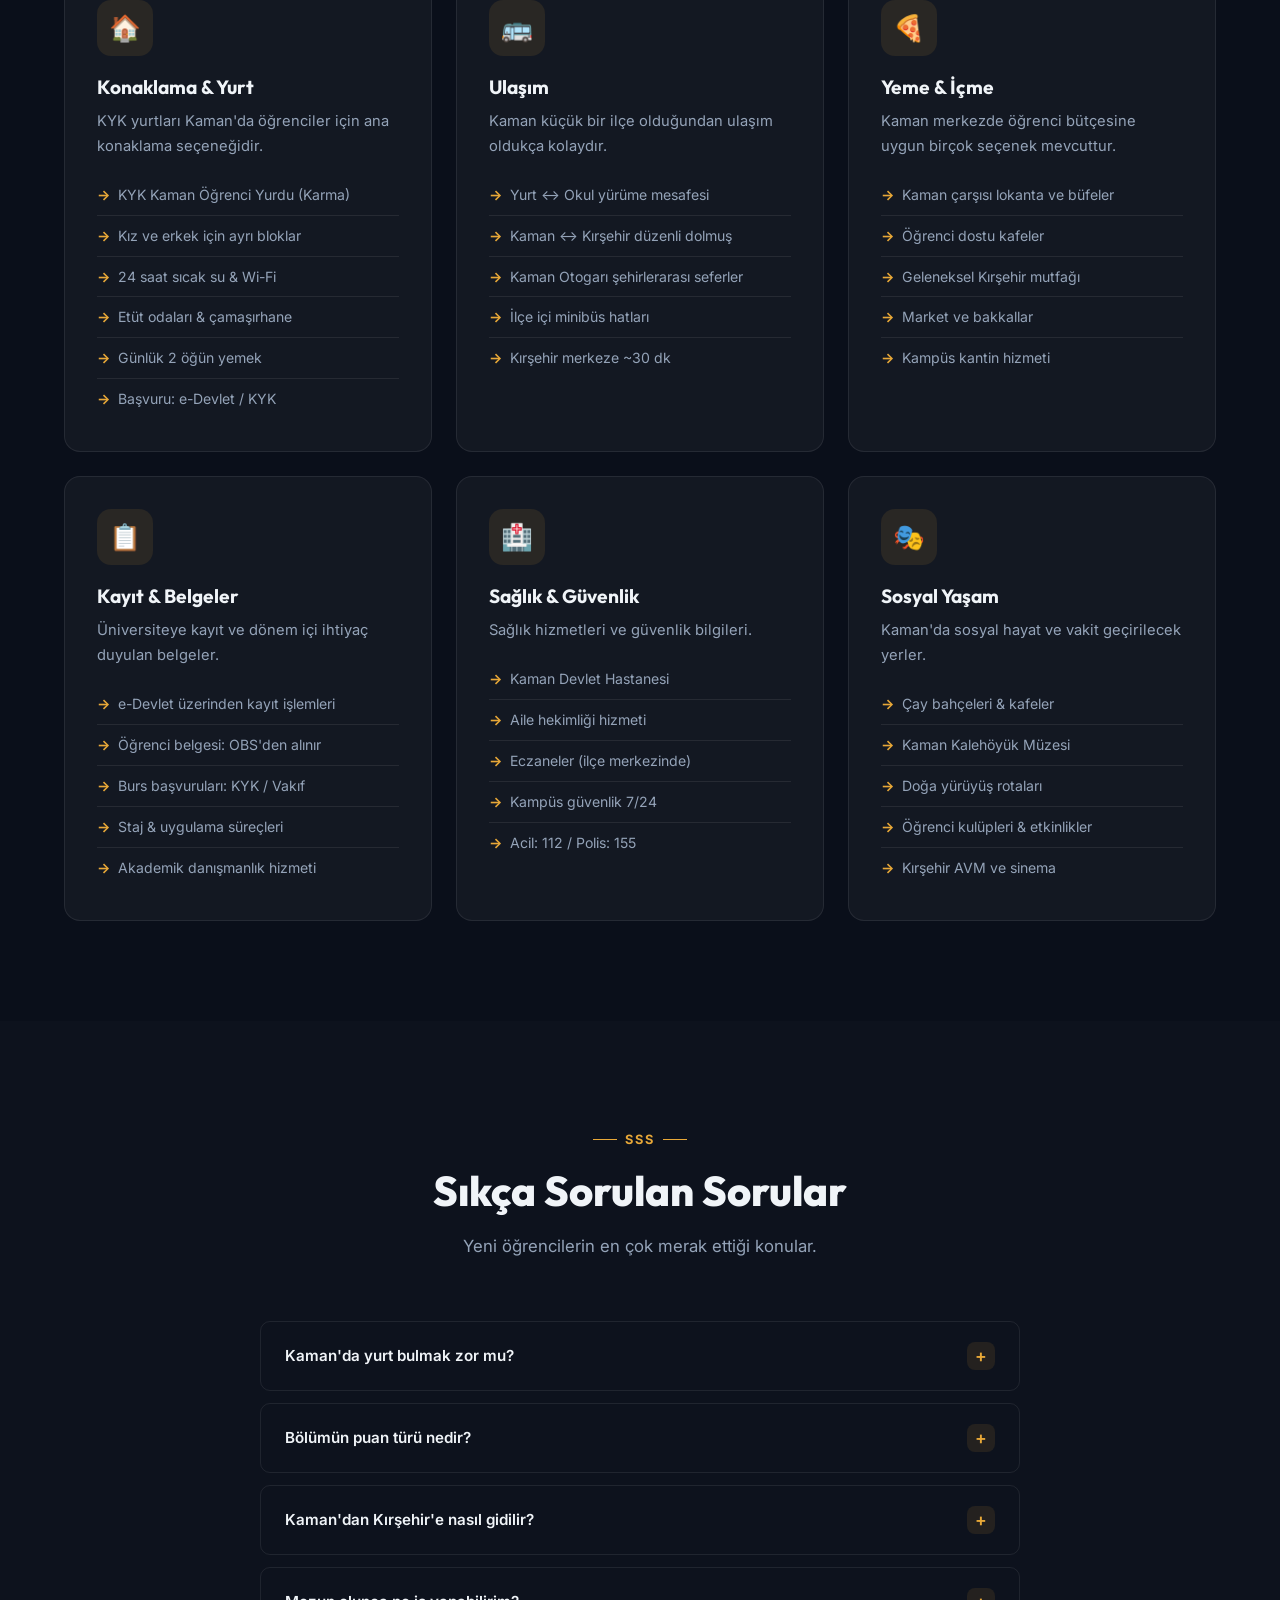
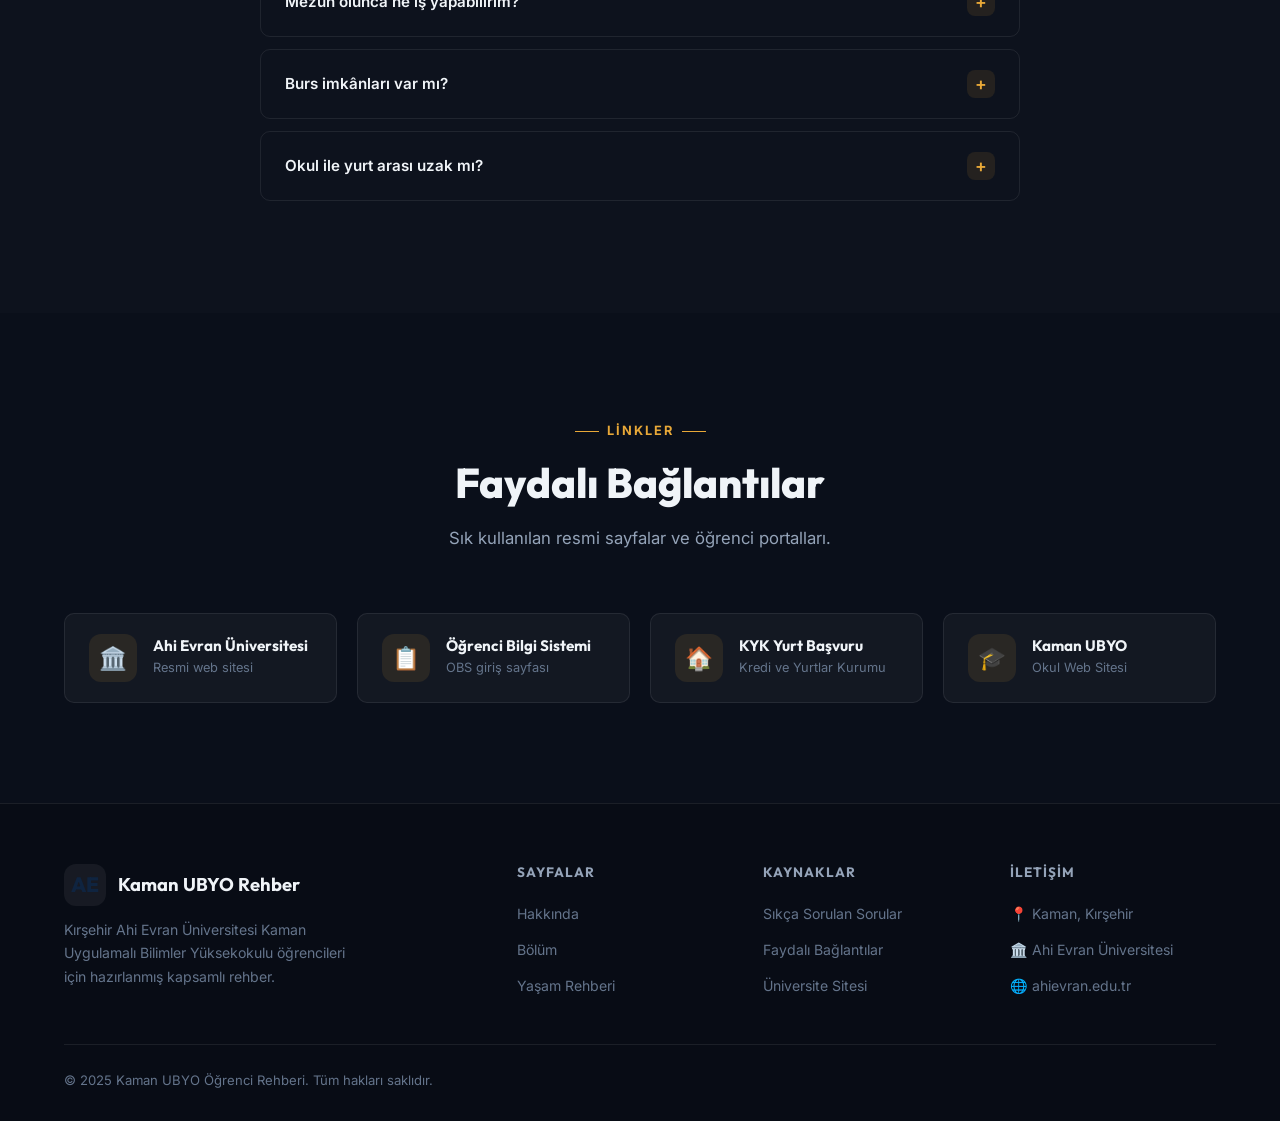
==== commit f084155e: "Update index.html" ====
--- a/kaman akif proje/kaman akif proje/index.html
+++ b/kaman akif proje/kaman akif proje/index.html
@@ -8,6 +8,7 @@
   <title>Kaman UBYO Öğrenci Rehberi | Ahi Evran Üniversitesi</title>
   <link rel="stylesheet" href="style.css">
 </head>
+  <meta name="google-site-verification" content="9ZM0zZUGIjpU758WWxajPZsEhHEKXpToVyiH5meQjdw" />
 <body>
 
   <!-- NAVBAR -->
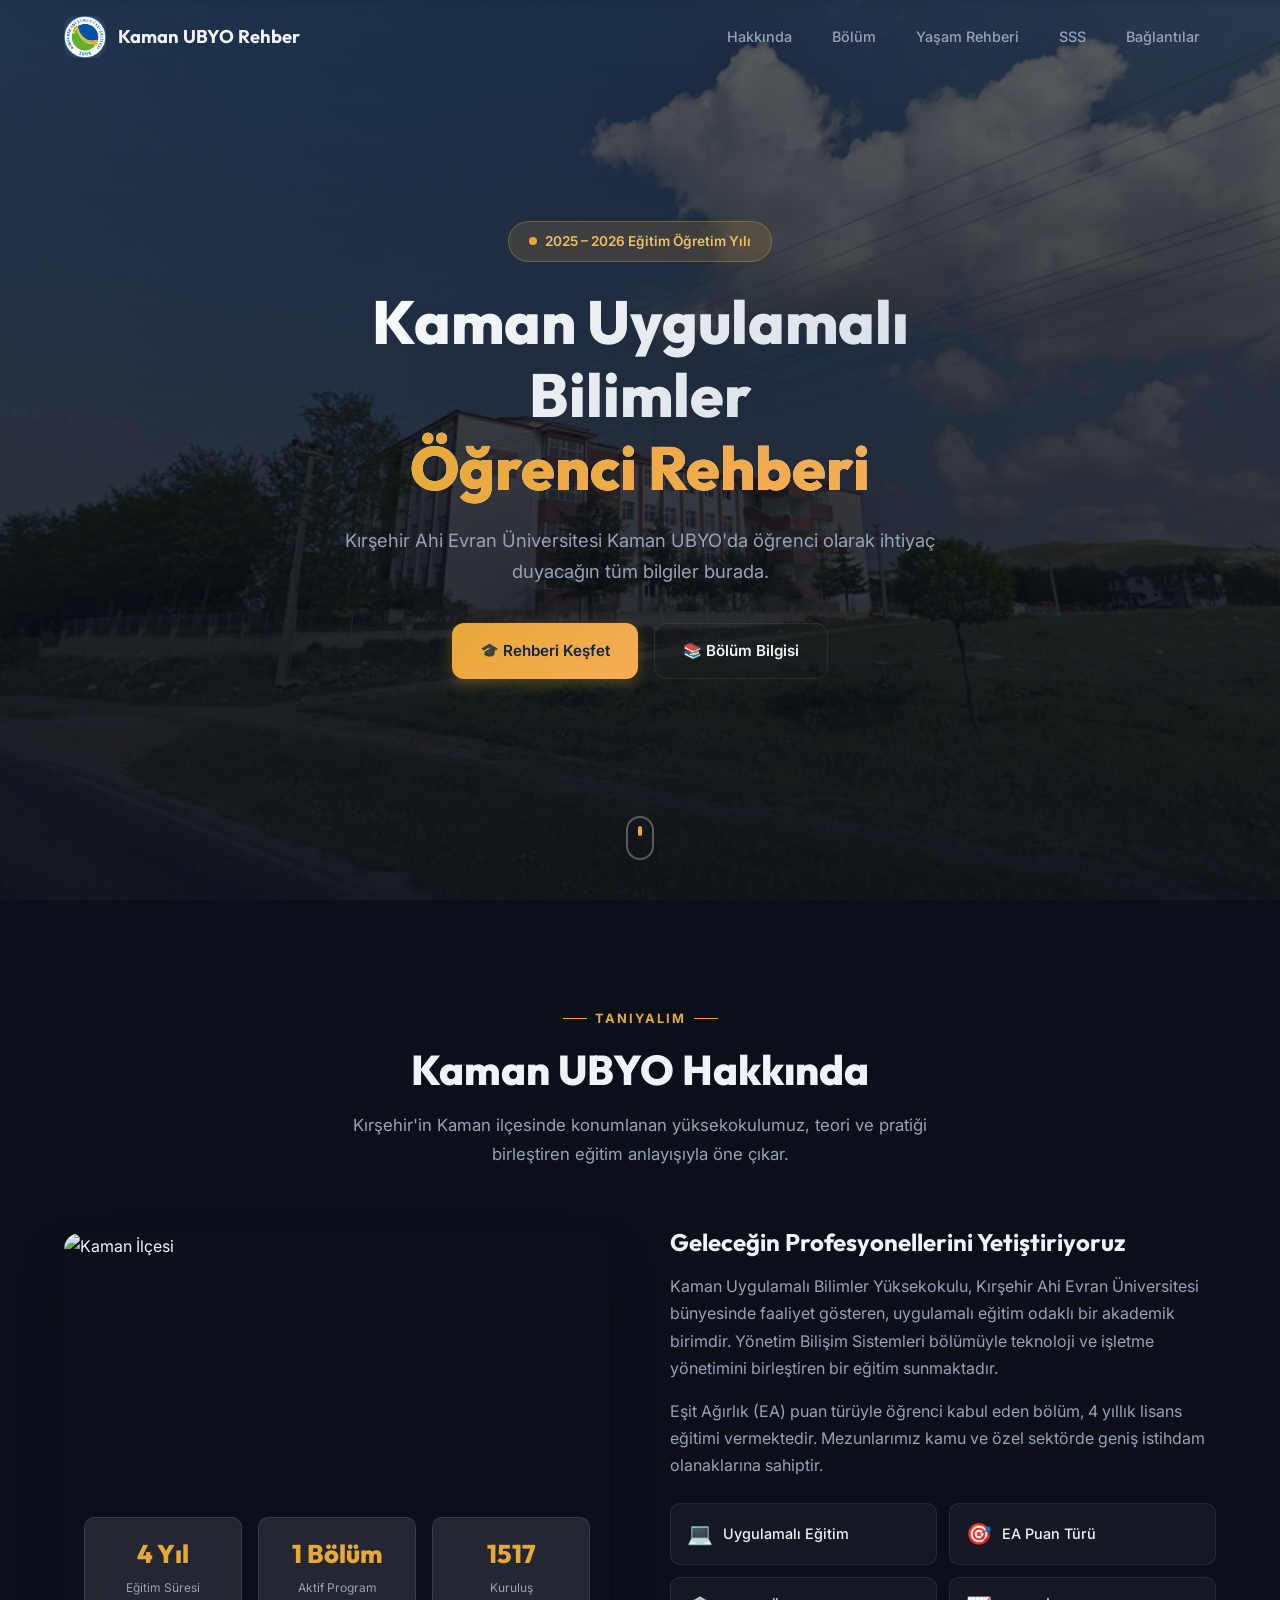
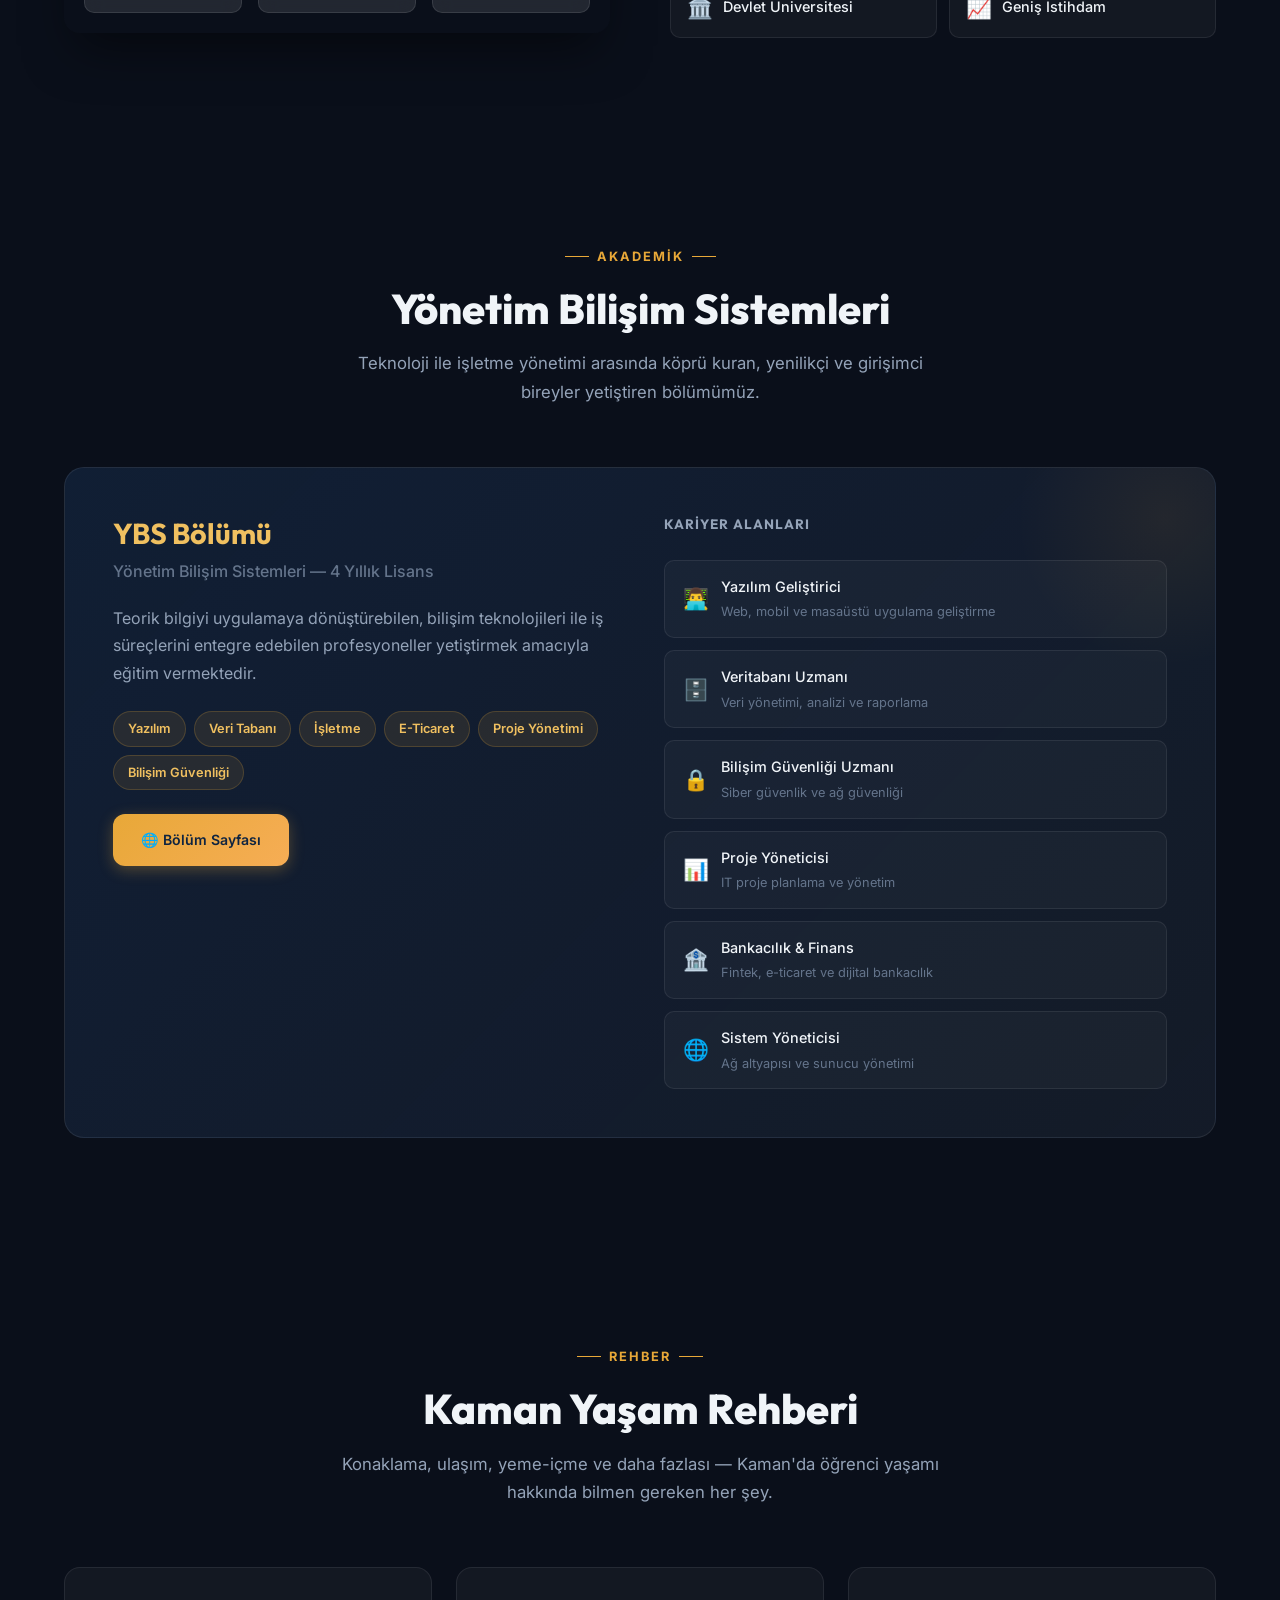
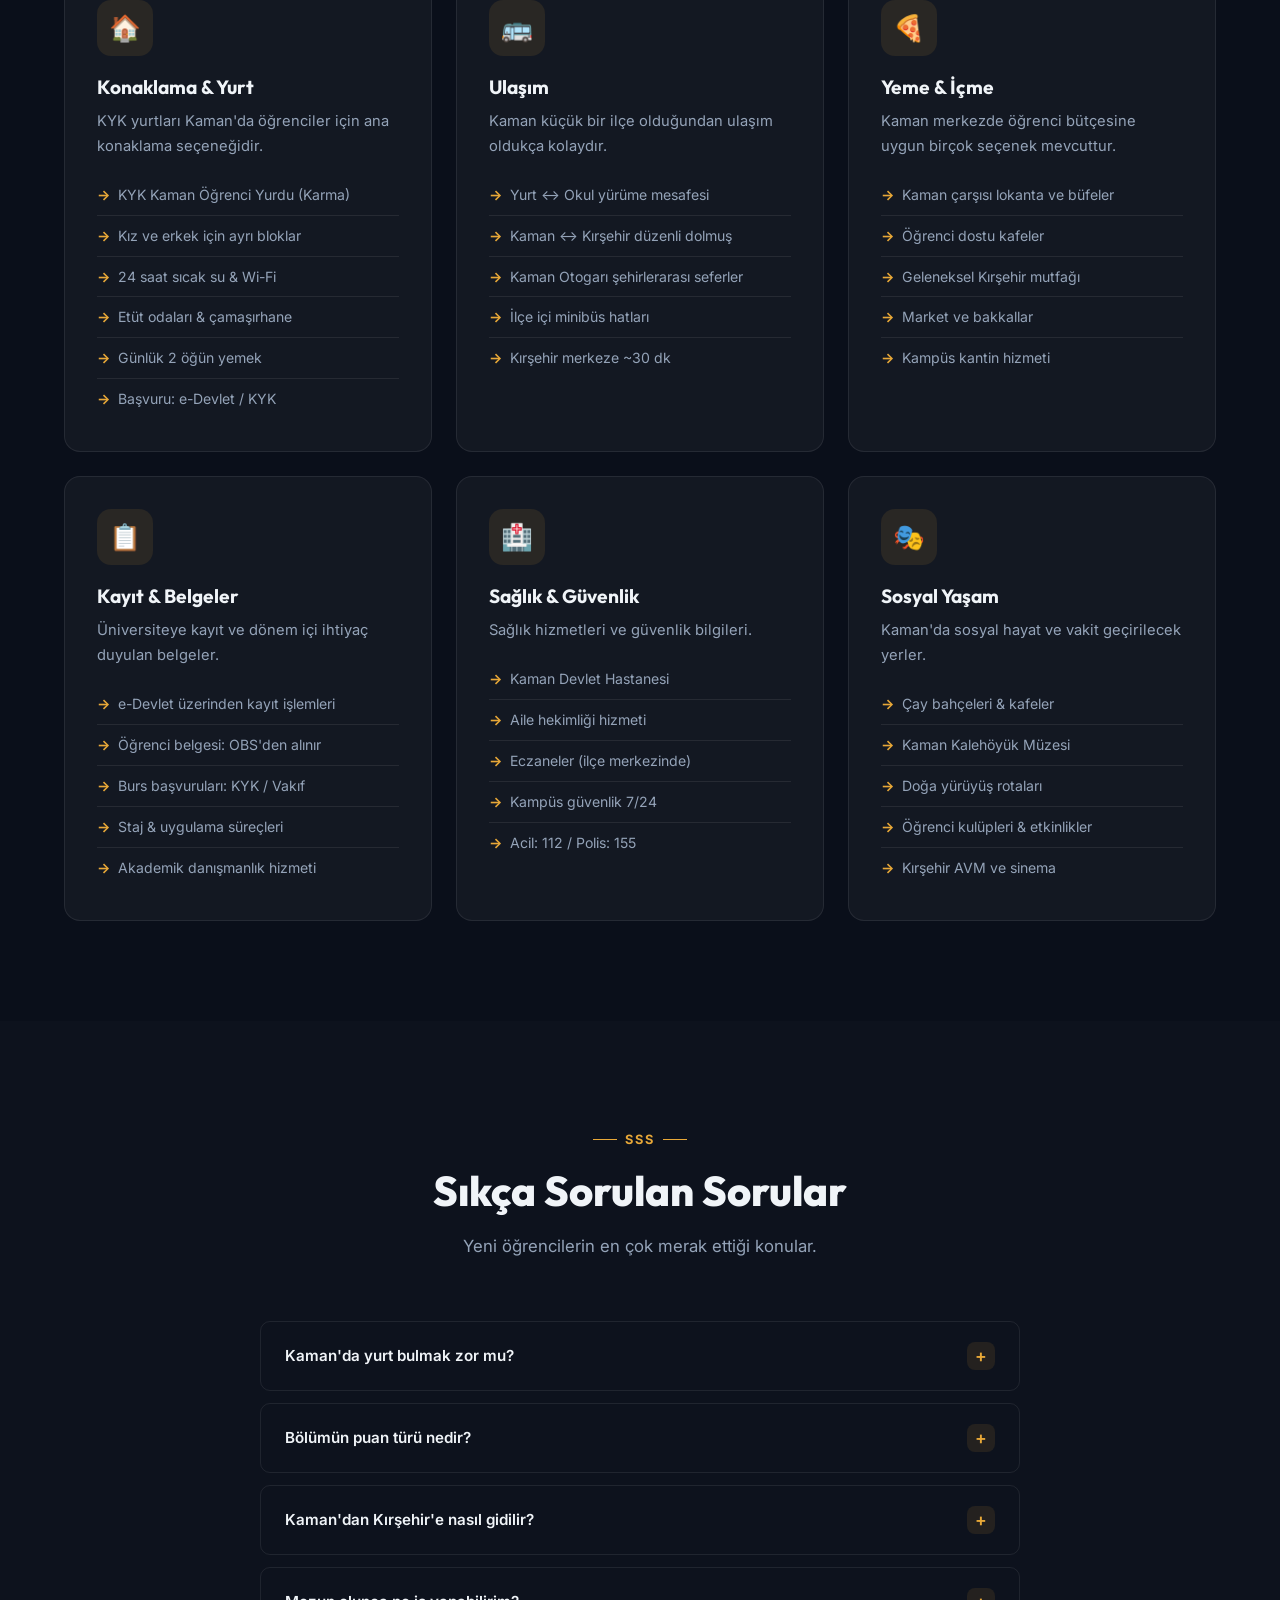
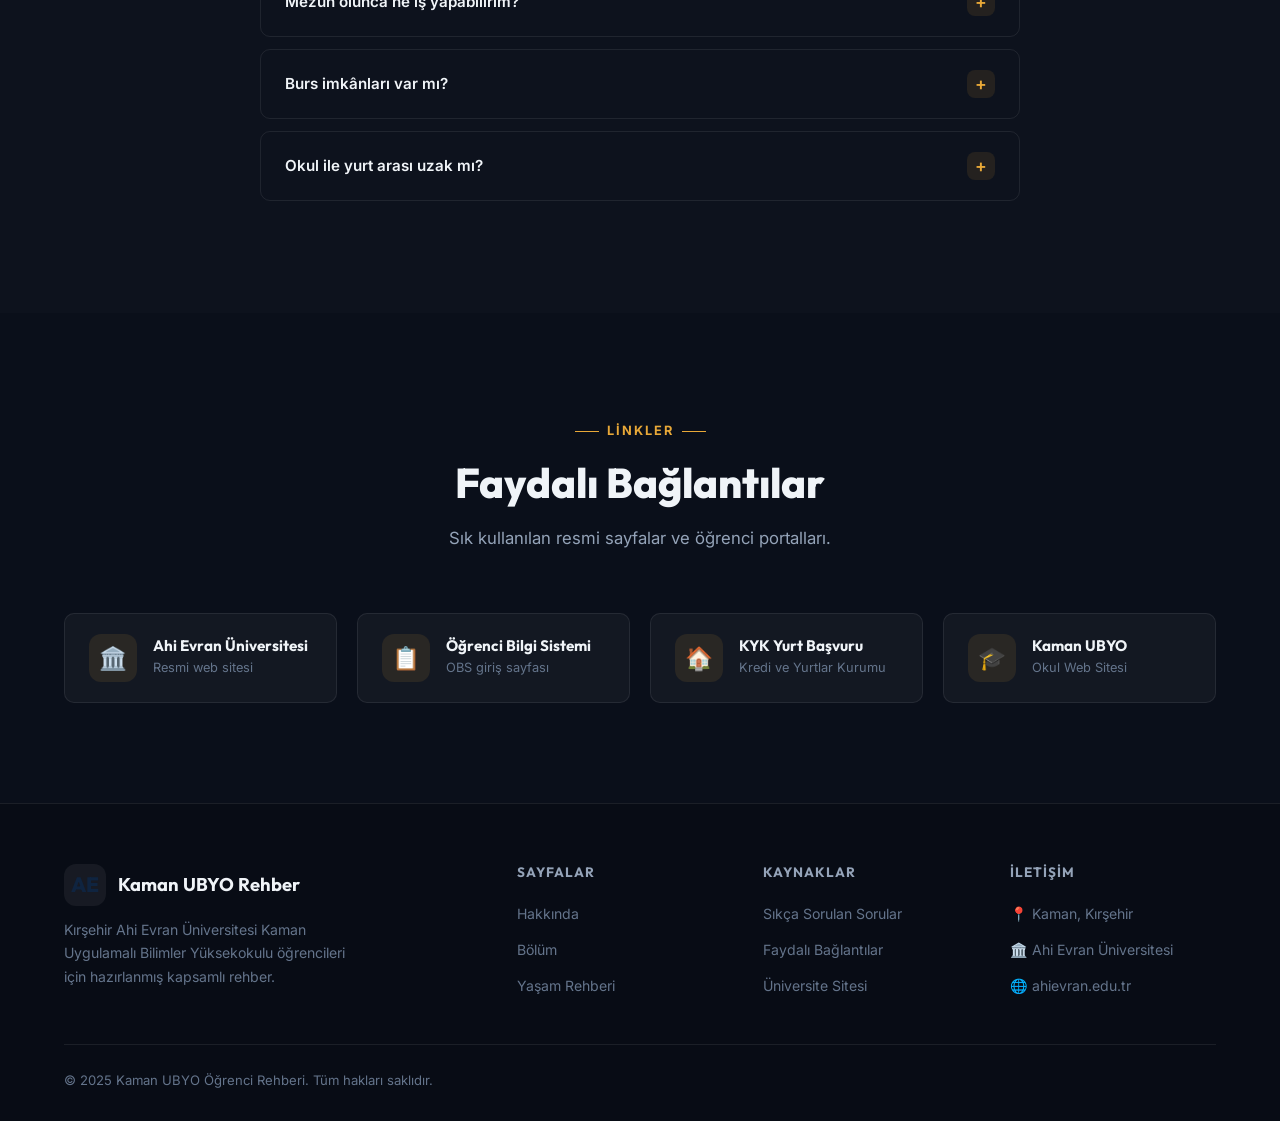
==== commit d298bbed: "Update index.html" ====
--- a/kaman akif proje/kaman akif proje/index.html
+++ b/kaman akif proje/kaman akif proje/index.html
@@ -7,8 +7,9 @@
   <meta name="keywords" content="Ahi Evran, Kaman, Uygulamalı Bilimler, Yönetim Bilişim Sistemleri, Öğrenci Rehberi, Kırşehir">
   <title>Kaman UBYO Öğrenci Rehberi | Ahi Evran Üniversitesi</title>
   <link rel="stylesheet" href="style.css">
+   <meta name="google-site-verification" content="9ZM0zZUGIjpU758WWxajPZsEhHEKXpToVyiH5meQjdw" />
 </head>
-  <meta name="google-site-verification" content="9ZM0zZUGIjpU758WWxajPZsEhHEKXpToVyiH5meQjdw" />
+ 
 <body>
 
   <!-- NAVBAR -->
